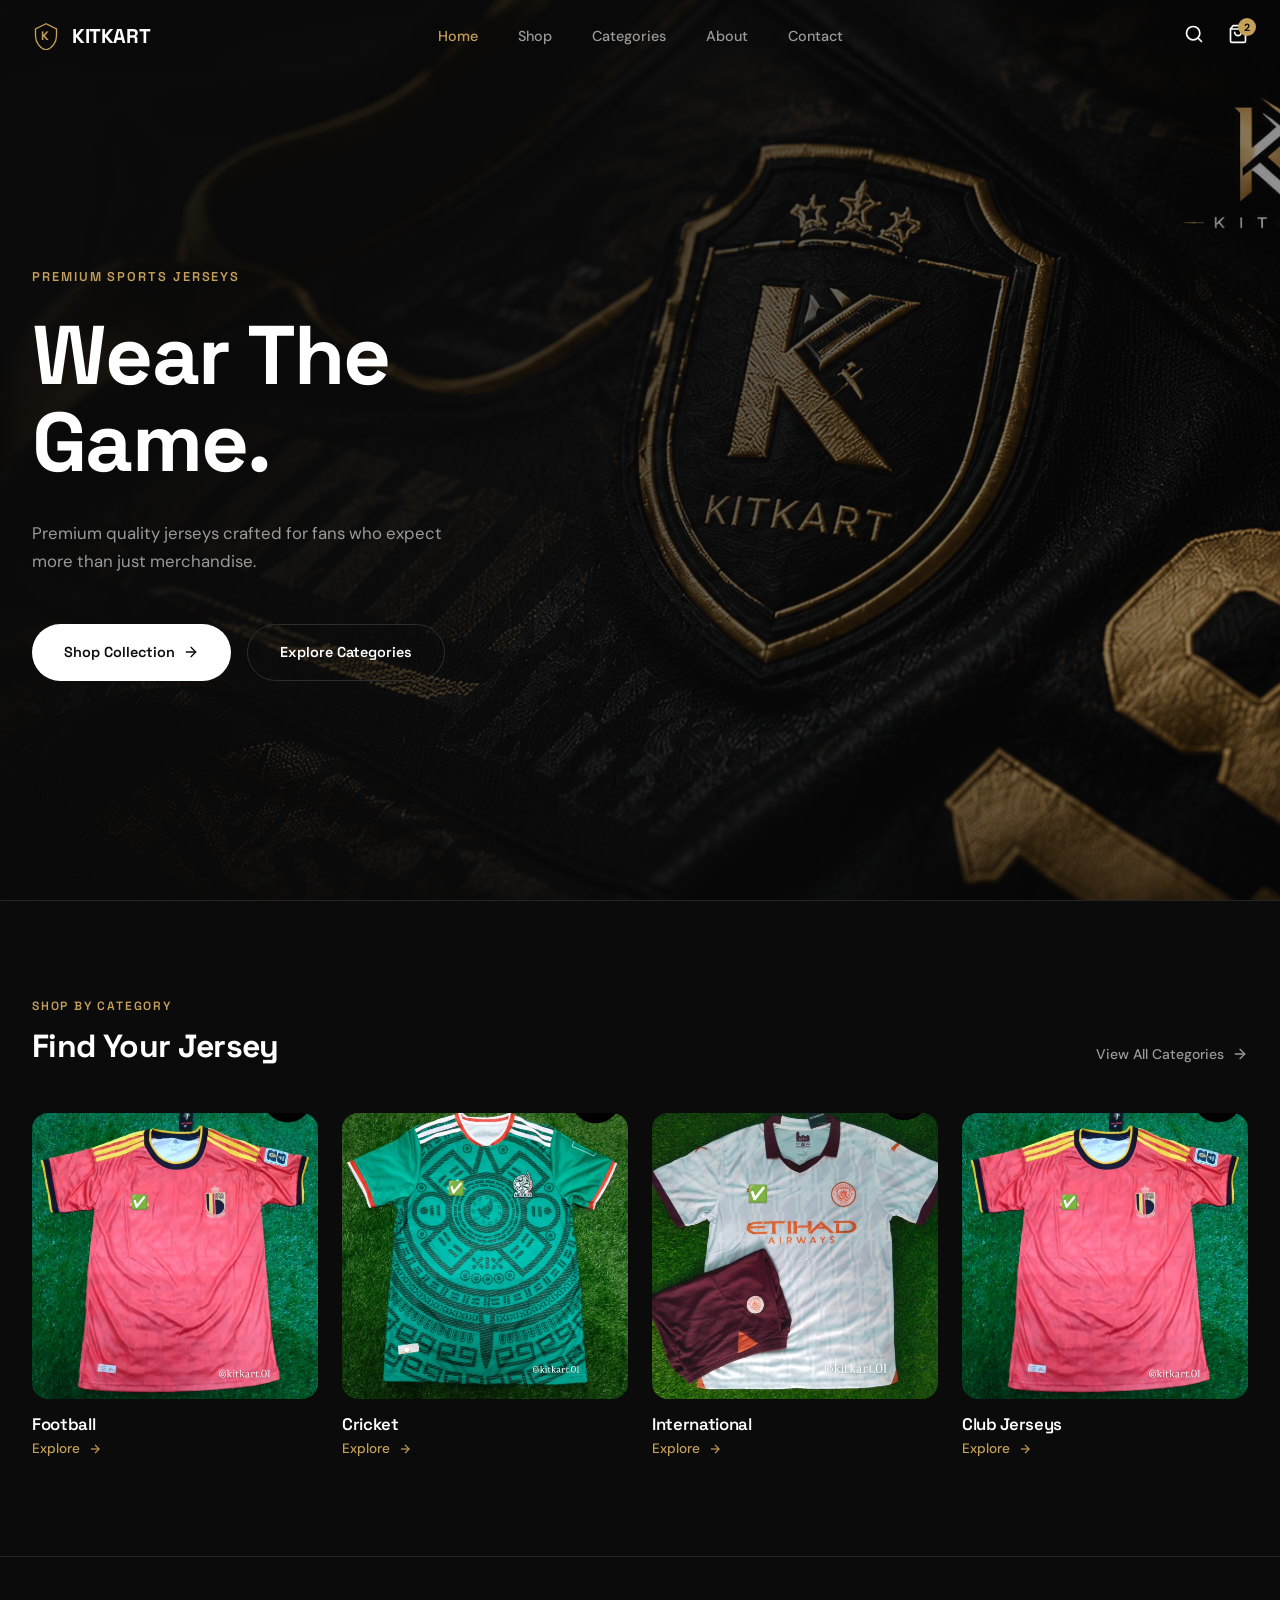
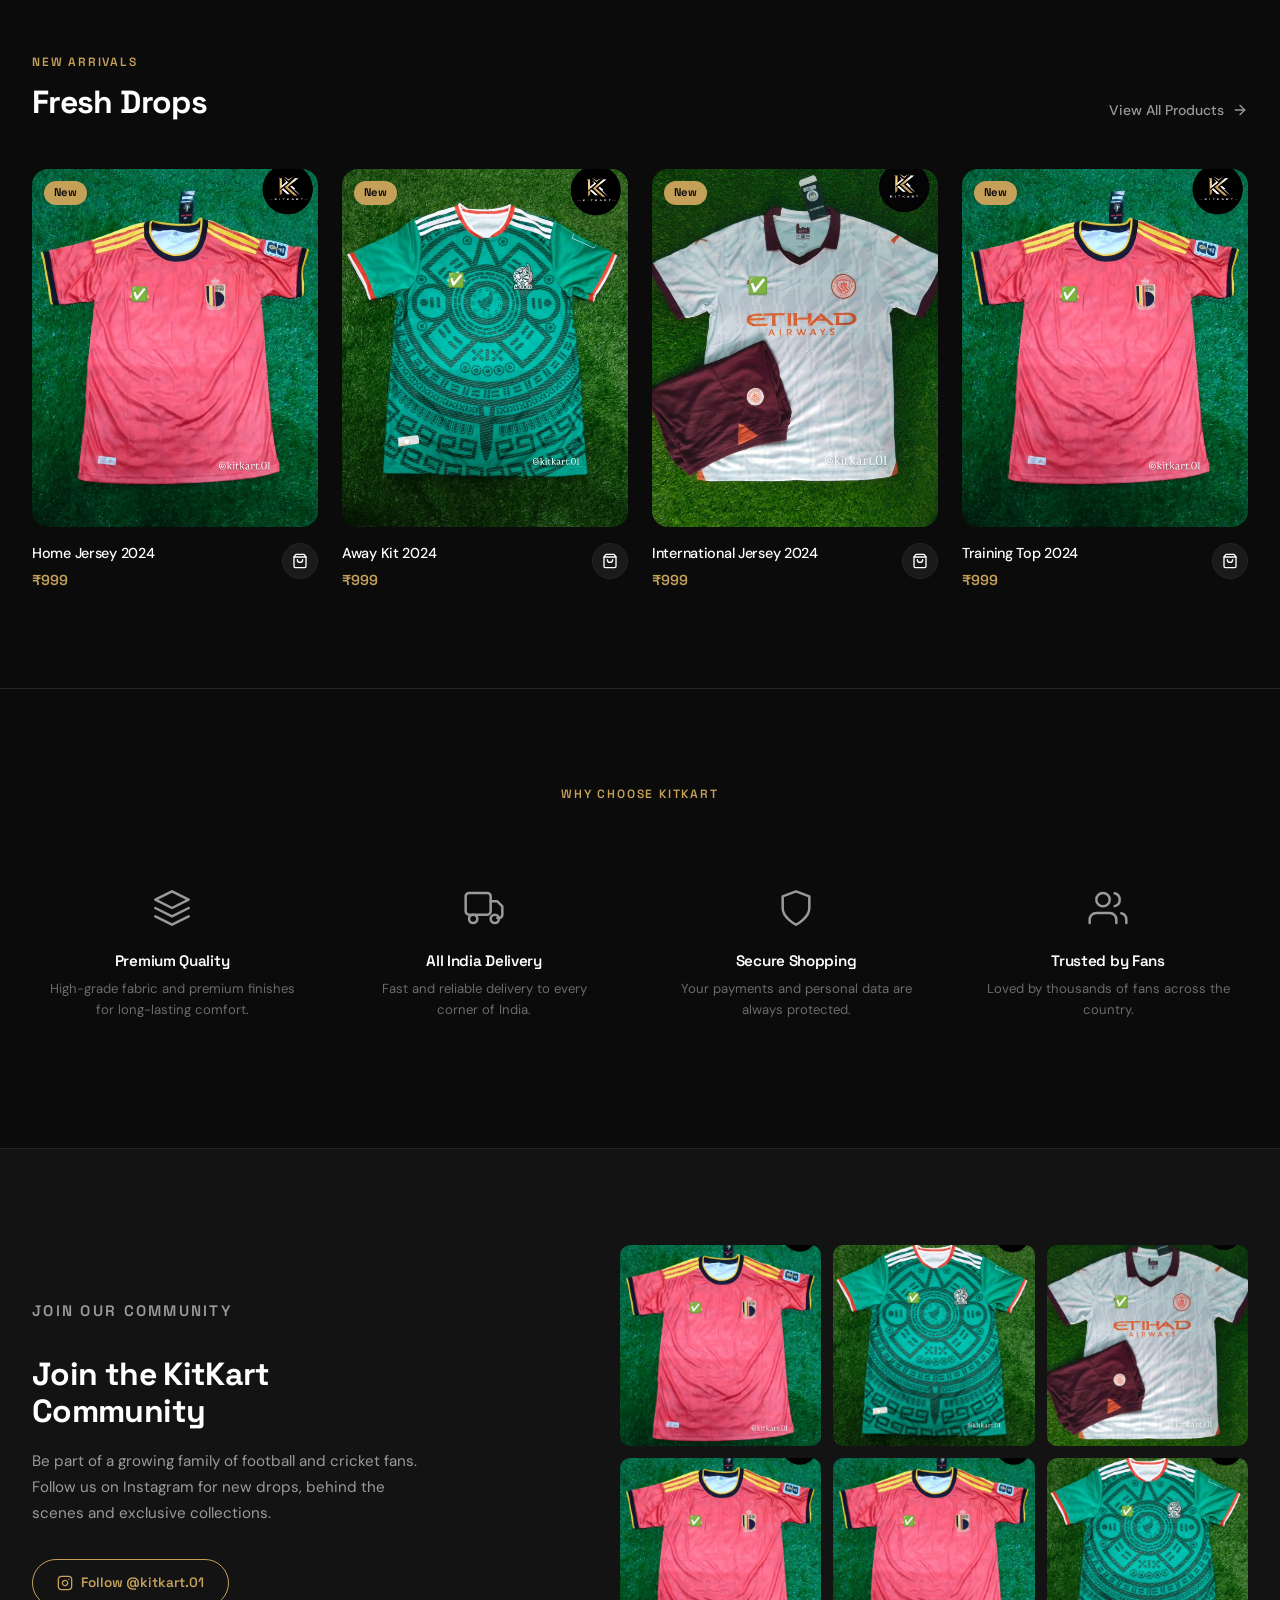
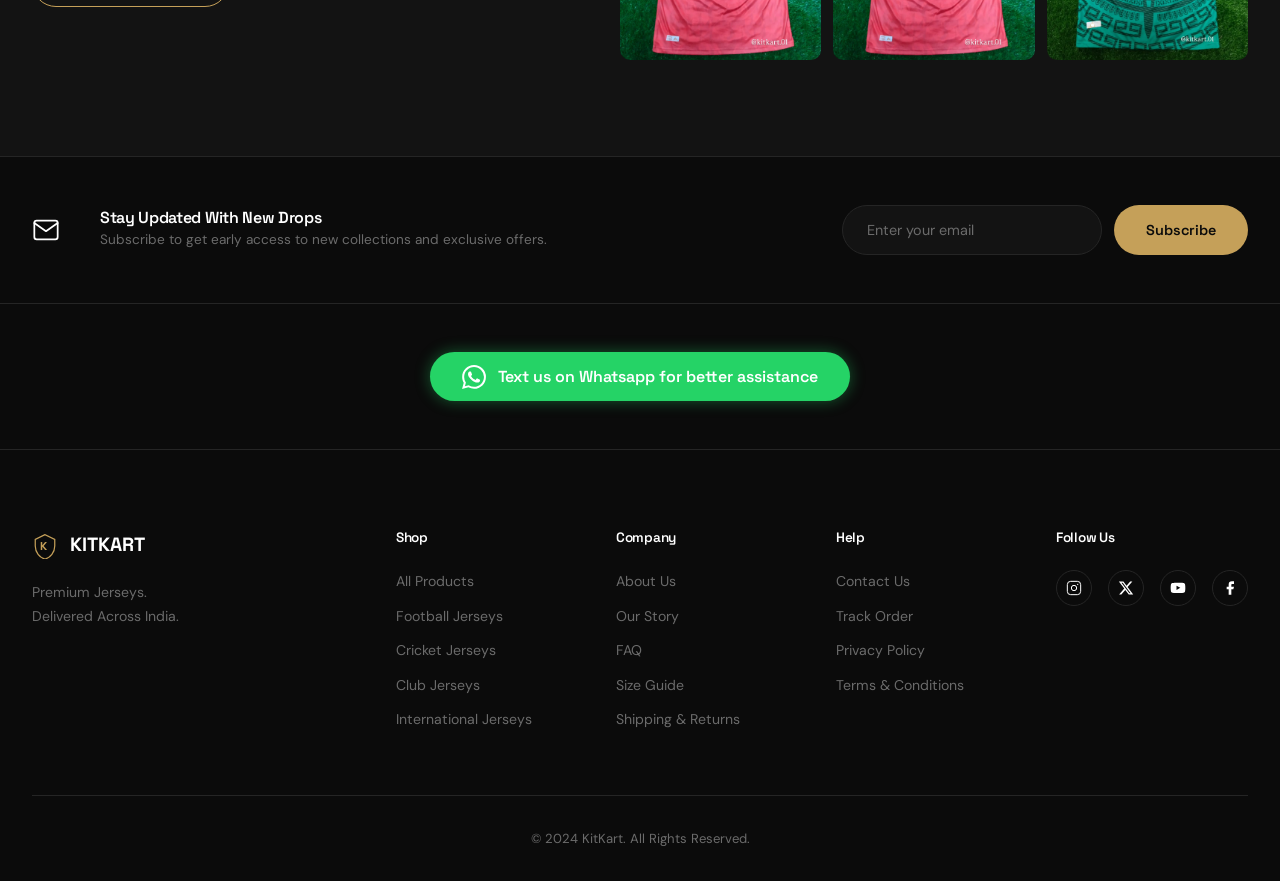
==== index.html @ e21f54a8 "Add files via upload" ====
<!DOCTYPE html>
<html lang="en">
<head>
    <meta charset="UTF-8">
    <meta name="viewport" content="width=device-width, initial-scale=1.0">
    <title>KitKart – Premium Sports Jerseys | Wear The Game</title>
    <meta name="description" content="Premium quality sports jerseys crafted for fans who expect more than just merchandise. Shop football, cricket & international jerseys.">
    <link rel="stylesheet" href="css/style.css">
</head>
<body>

    <!-- ===== NAVBAR ===== -->
    <nav class="navbar" id="navbar">
        <div class="container">
            <!-- Brand -->
            <a href="#" class="navbar-brand">
                <svg viewBox="0 0 32 32" fill="none">
                    <path d="M16 2L4 8v8c0 7.5 5.3 14.5 12 16 6.7-1.5 12-8.5 12-16V8L16 2z" stroke="#C5A059" stroke-width="1.5" fill="none"/>
                    <text x="10" y="21" font-size="14" font-weight="700" fill="#C5A059" font-family="Space Grotesk, sans-serif">K</text>
                </svg>
                KITKART
            </a>

            <!-- Center Nav -->
            <ul class="navbar-nav">
                <li><a href="#" class="nav-link active">Home</a></li>
                <li><a href="#" class="nav-link">Shop</a></li>
                <li><a href="#" class="nav-link">Categories</a></li>
                <li><a href="#" class="nav-link">About</a></li>
                <li><a href="#" class="nav-link">Contact</a></li>
            </ul>

            <!-- Right Icons -->
            <div class="nav-icons">
                <button class="nav-icon-btn" aria-label="Search">
                    <svg viewBox="0 0 24 24" stroke-linecap="round" stroke-linejoin="round">
                        <circle cx="11" cy="11" r="8"/>
                        <line x1="21" y1="21" x2="16.65" y2="16.65"/>
                    </svg>
                </button>
                <button class="nav-icon-btn" aria-label="Cart">
                    <svg viewBox="0 0 24 24" stroke-linecap="round" stroke-linejoin="round">
                        <path d="M6 2L3 6v14a2 2 0 002 2h14a2 2 0 002-2V6l-3-4z"/>
                        <line x1="3" y1="6" x2="21" y2="6"/>
                        <path d="M16 10a4 4 0 01-8 0"/>
                    </svg>
                    <span class="cart-badge">2</span>
                </button>
                <button class="mobile-menu-btn" aria-label="Menu">
                    <svg viewBox="0 0 24 24" stroke-linecap="round" stroke-linejoin="round">
                        <line x1="3" y1="6" x2="21" y2="6"/>
                        <line x1="3" y1="12" x2="21" y2="12"/>
                        <line x1="3" y1="18" x2="21" y2="18"/>
                    </svg>
                </button>
            </div>
        </div>
    </nav>

    <!-- ===== HERO ===== -->
    <header class="hero">
        <div class="hero-bg-image">
            <img src="assets/hero_bg.png" alt="">
        </div>
        <div class="hero-overlay"></div>
        <div class="hero-inner">
            <div class="hero-content">
                <span class="hero-label">Premium Sports Jerseys</span>
                <h1 class="hero-title">Wear The<br>Game.</h1>
                <p class="hero-text">Premium quality jerseys crafted for fans who expect more than just merchandise.</p>
                <div class="hero-ctas">
                    <a href="#" class="btn btn-primary">
                        Shop Collection
                        <svg viewBox="0 0 24 24" fill="none" stroke="currentColor" stroke-width="2" stroke-linecap="round" stroke-linejoin="round"><line x1="5" y1="12" x2="19" y2="12"/><polyline points="12 5 19 12 12 19"/></svg>
                    </a>
                    <a href="#" class="btn btn-outline">Explore Categories</a>
                </div>
            </div>
        </div>
    </header>

    <!-- ===== DIVIDER ===== -->
    <hr class="divider">

    <!-- ===== FEATURED CATEGORIES ===== -->
    <section class="section">
        <div class="container">
            <div class="section-header reveal">
                <div>
                    <p class="section-label">Shop by Category</p>
                    <h2 class="section-title">Find Your Jersey</h2>
                </div>
                <a href="#" class="section-link">
                    View All Categories
                    <svg viewBox="0 0 24 24" fill="none" stroke="currentColor" stroke-width="2" stroke-linecap="round" stroke-linejoin="round"><line x1="5" y1="12" x2="19" y2="12"/><polyline points="12 5 19 12 12 19"/></svg>
                </a>
            </div>
            <div class="categories-grid reveal reveal-stagger">
                <a href="#" class="category-card">
                    <div class="category-img-wrapper">
                        <img src="assets/jersey1.jpg" alt="Football Jerseys">
                    </div>
                    <h3 class="category-name">Football</h3>
                    <span class="category-explore">Explore <svg viewBox="0 0 24 24" fill="none" stroke="currentColor" stroke-width="2"><line x1="5" y1="12" x2="19" y2="12"/><polyline points="12 5 19 12 12 19"/></svg></span>
                </a>
                <a href="#" class="category-card">
                    <div class="category-img-wrapper">
                        <img src="assets/jersey2.jpg" alt="Cricket Jerseys">
                    </div>
                    <h3 class="category-name">Cricket</h3>
                    <span class="category-explore">Explore <svg viewBox="0 0 24 24" fill="none" stroke="currentColor" stroke-width="2"><line x1="5" y1="12" x2="19" y2="12"/><polyline points="12 5 19 12 12 19"/></svg></span>
                </a>
                <a href="#" class="category-card">
                    <div class="category-img-wrapper">
                        <img src="assets/jersey3.jpg" alt="International Jerseys">
                    </div>
                    <h3 class="category-name">International</h3>
                    <span class="category-explore">Explore <svg viewBox="0 0 24 24" fill="none" stroke="currentColor" stroke-width="2"><line x1="5" y1="12" x2="19" y2="12"/><polyline points="12 5 19 12 12 19"/></svg></span>
                </a>
                <a href="#" class="category-card">
                    <div class="category-img-wrapper">
                        <img src="assets/jersey4.jpg" alt="Club Jerseys">
                    </div>
                    <h3 class="category-name">Club Jerseys</h3>
                    <span class="category-explore">Explore <svg viewBox="0 0 24 24" fill="none" stroke="currentColor" stroke-width="2"><line x1="5" y1="12" x2="19" y2="12"/><polyline points="12 5 19 12 12 19"/></svg></span>
                </a>
            </div>
        </div>
    </section>

    <!-- ===== DIVIDER ===== -->
    <hr class="divider">

    <!-- ===== NEW ARRIVALS ===== -->
    <section class="section">
        <div class="container">
            <div class="section-header reveal">
                <div>
                    <p class="section-label">New Arrivals</p>
                    <h2 class="section-title">Fresh Drops</h2>
                </div>
                <a href="#" class="section-link">
                    View All Products
                    <svg viewBox="0 0 24 24" fill="none" stroke="currentColor" stroke-width="2" stroke-linecap="round" stroke-linejoin="round"><line x1="5" y1="12" x2="19" y2="12"/><polyline points="12 5 19 12 12 19"/></svg>
                </a>
            </div>
            <div class="products-grid reveal reveal-stagger">
                <!-- Product 1 -->
                <a href="product.html" class="product-card">
                    <div class="product-img-wrapper">
                        <span class="product-badge">New</span>
                        <img src="assets/jersey1.jpg" alt="Home Jersey 2024" class="product-img">
                    </div>
                    <div class="product-meta">
                        <div>
                            <h3 class="product-title">Home Jersey 2024</h3>
                            <span class="product-price">₹999</span>
                        </div>
                        <div class="btn-icon" aria-label="Add to cart">
                            <svg viewBox="0 0 24 24" stroke-linecap="round" stroke-linejoin="round"><path d="M6 2L3 6v14a2 2 0 002 2h14a2 2 0 002-2V6l-3-4z"/><line x1="3" y1="6" x2="21" y2="6"/><path d="M16 10a4 4 0 01-8 0"/></svg>
                        </div>
                    </div>
                </a>
                <!-- Product 2 -->
                <a href="product.html" class="product-card">
                    <div class="product-img-wrapper">
                        <span class="product-badge">New</span>
                        <img src="assets/jersey2.jpg" alt="Away Kit 2024" class="product-img">
                    </div>
                    <div class="product-meta">
                        <div>
                            <h3 class="product-title">Away Kit 2024</h3>
                            <span class="product-price">₹999</span>
                        </div>
                        <div class="btn-icon" aria-label="Add to cart">
                            <svg viewBox="0 0 24 24" stroke-linecap="round" stroke-linejoin="round"><path d="M6 2L3 6v14a2 2 0 002 2h14a2 2 0 002-2V6l-3-4z"/><line x1="3" y1="6" x2="21" y2="6"/><path d="M16 10a4 4 0 01-8 0"/></svg>
                        </div>
                    </div>
                </a>
                <!-- Product 3 -->
                <a href="product.html" class="product-card">
                    <div class="product-img-wrapper">
                        <span class="product-badge">New</span>
                        <img src="assets/jersey3.jpg" alt="International Jersey 2024" class="product-img">
                    </div>
                    <div class="product-meta">
                        <div>
                            <h3 class="product-title">International Jersey 2024</h3>
                            <span class="product-price">₹999</span>
                        </div>
                        <div class="btn-icon" aria-label="Add to cart">
                            <svg viewBox="0 0 24 24" stroke-linecap="round" stroke-linejoin="round"><path d="M6 2L3 6v14a2 2 0 002 2h14a2 2 0 002-2V6l-3-4z"/><line x1="3" y1="6" x2="21" y2="6"/><path d="M16 10a4 4 0 01-8 0"/></svg>
                        </div>
                    </div>
                </a>
                <!-- Product 4 -->
                <a href="product.html" class="product-card">
                    <div class="product-img-wrapper">
                        <span class="product-badge">New</span>
                        <img src="assets/jersey4.jpg" alt="Training Top 2024" class="product-img">
                    </div>
                    <div class="product-meta">
                        <div>
                            <h3 class="product-title">Training Top 2024</h3>
                            <span class="product-price">₹999</span>
                        </div>
                        <div class="btn-icon" aria-label="Add to cart">
                            <svg viewBox="0 0 24 24" stroke-linecap="round" stroke-linejoin="round"><path d="M6 2L3 6v14a2 2 0 002 2h14a2 2 0 002-2V6l-3-4z"/><line x1="3" y1="6" x2="21" y2="6"/><path d="M16 10a4 4 0 01-8 0"/></svg>
                        </div>
                    </div>
                </a>
            </div>
        </div>
    </section>

    <!-- ===== WHY CHOOSE KITKART ===== -->
    <section class="section features-section">
        <div class="container">
            <p class="section-label reveal" style="text-align:center; margin-bottom: var(--sp-12);">Why Choose KitKart</p>
            <div class="features-grid reveal reveal-stagger">
                <div class="feature-item">
                    <div class="feature-icon-wrap">
                        <svg viewBox="0 0 24 24" stroke-linecap="round" stroke-linejoin="round">
                            <path d="M12 2L2 7l10 5 10-5-10-5z"/>
                            <path d="M2 17l10 5 10-5"/>
                            <path d="M2 12l10 5 10-5"/>
                        </svg>
                    </div>
                    <h3 class="feature-title">Premium Quality</h3>
                    <p class="feature-desc">High-grade fabric and premium finishes for long-lasting comfort.</p>
                </div>
                <div class="feature-item">
                    <div class="feature-icon-wrap">
                        <svg viewBox="0 0 24 24" stroke-linecap="round" stroke-linejoin="round">
                            <rect x="1" y="3" width="15" height="13" rx="2"/>
                            <path d="M16 8h4l3 3v5a2 2 0 01-2 2h-1"/>
                            <circle cx="5.5" cy="18.5" r="2.5"/>
                            <circle cx="18.5" cy="18.5" r="2.5"/>
                        </svg>
                    </div>
                    <h3 class="feature-title">All India Delivery</h3>
                    <p class="feature-desc">Fast and reliable delivery to every corner of India.</p>
                </div>
                <div class="feature-item">
                    <div class="feature-icon-wrap">
                        <svg viewBox="0 0 24 24" stroke-linecap="round" stroke-linejoin="round">
                            <path d="M12 22s8-4 8-10V5l-8-3-8 3v7c0 6 8 10 8 10z"/>
                        </svg>
                    </div>
                    <h3 class="feature-title">Secure Shopping</h3>
                    <p class="feature-desc">Your payments and personal data are always protected.</p>
                </div>
                <div class="feature-item">
                    <div class="feature-icon-wrap">
                        <svg viewBox="0 0 24 24" stroke-linecap="round" stroke-linejoin="round">
                            <path d="M17 21v-2a4 4 0 00-4-4H5a4 4 0 00-4 4v2"/>
                            <circle cx="9" cy="7" r="4"/>
                            <path d="M23 21v-2a4 4 0 00-3-3.87"/>
                            <path d="M16 3.13a4 4 0 010 7.75"/>
                        </svg>
                    </div>
                    <h3 class="feature-title">Trusted by Fans</h3>
                    <p class="feature-desc">Loved by thousands of fans across the country.</p>
                </div>
            </div>
        </div>
    </section>

    <!-- ===== COMMUNITY ===== -->
    <section class="section community-section">
        <div class="container">
            <div class="community-inner reveal">
                <div class="community-text">
                    <p class="section-label">Join Our Community</p>
                    <h2 class="section-title" style="text-align: left;">Join the KitKart Community</h2>
                    <p>Be part of a growing family of football and cricket fans. Follow us on Instagram for new drops, behind the scenes and exclusive collections.</p>
                    <a href="#" class="btn btn-gold">
                        <svg viewBox="0 0 24 24" width="16" height="16" fill="none" stroke="currentColor" stroke-width="2" stroke-linecap="round" stroke-linejoin="round"><rect x="2" y="2" width="20" height="20" rx="5"/><path d="M16 11.37A4 4 0 1112.63 8 4 4 0 0116 11.37z"/><line x1="17.5" y1="6.5" x2="17.51" y2="6.5"/></svg>
                        Follow @kitkart.01
                    </a>
                </div>
                <div class="community-images">
                    <div class="community-img-wrap"><img src="assets/jersey1.jpg" alt="Community"></div>
                    <div class="community-img-wrap"><img src="assets/jersey2.jpg" alt="Community"></div>
                    <div class="community-img-wrap"><img src="assets/jersey3.jpg" alt="Community"></div>
                    <div class="community-img-wrap"><img src="assets/jersey4.jpg" alt="Community"></div>
                    <div class="community-img-wrap"><img src="assets/jersey1.jpg" alt="Community"></div>
                    <div class="community-img-wrap"><img src="assets/jersey2.jpg" alt="Community"></div>
                </div>
            </div>
        </div>
    </section>

    <!-- ===== NEWSLETTER ===== -->
    <section class="newsletter">
        <div class="container">
            <div class="newsletter-inner reveal">
                <svg class="newsletter-icon" viewBox="0 0 24 24" stroke-linecap="round" stroke-linejoin="round">
                    <path d="M4 4h16c1.1 0 2 .9 2 2v12a2 2 0 01-2 2H4a2 2 0 01-2-2V6c0-1.1.9-2 2-2z"/>
                    <polyline points="22,6 12,13 2,6"/>
                </svg>
                <div class="newsletter-text">
                    <h3>Stay Updated With New Drops</h3>
                    <p>Subscribe to get early access to new collections and exclusive offers.</p>
                </div>
                <form class="newsletter-form" onsubmit="return false;">
                    <input type="email" class="newsletter-input" placeholder="Enter your email" aria-label="Email">
                    <button type="submit" class="btn-subscribe">Subscribe</button>
                </form>
            </div>
        </div>
    </section>

    <!-- ===== WHATSAPP HELP ===== -->
    <div class="whatsapp-container">
        <a href="#" class="whatsapp-pill reveal">
            <svg viewBox="0 0 24 24" fill="currentColor">
                <path d="M17.472 14.382c-.297-.149-1.758-.867-2.03-.967-.273-.099-.471-.148-.67.15-.197.297-.767.966-.94 1.164-.173.199-.347.223-.644.075-.297-.15-1.255-.463-2.39-1.475-.883-.788-1.48-1.761-1.653-2.059-.173-.297-.018-.458.13-.606.134-.133.298-.347.446-.52.149-.174.198-.298.298-.497.099-.198.05-.371-.025-.52-.075-.149-.669-1.612-.916-2.207-.242-.579-.487-.5-.669-.51a12.8 12.8 0 0 0-.57-.01c-.198 0-.52.074-.792.372-.272.297-1.04 1.016-1.04 2.479 0 1.462 1.065 2.875 1.213 3.074.149.198 2.096 3.2 5.077 4.487.709.306 1.262.489 1.694.625.712.227 1.36.195 1.871.118.571-.085 1.758-.719 2.006-1.413.248-.694.248-1.289.173-1.413-.074-.124-.272-.198-.57-.347m-5.421 7.403h-.004a9.87 9.87 0 0 1-5.031-1.378l-.361-.214-3.741.982.998-3.648-.235-.374a9.86 9.86 0 0 1-1.51-5.26c.001-5.45 4.436-9.884 9.888-9.884 2.64 0 5.122 1.03 6.988 2.898a9.825 9.825 0 0 1 2.893 6.994c-.003 5.45-4.437 9.884-9.885 9.884m8.413-18.297A11.815 11.815 0 0 0 12.05 0C5.495 0 .16 5.335.157 11.892c0 2.096.547 4.142 1.588 5.945L.057 24l6.305-1.654a11.882 11.882 0 0 0 5.683 1.448h.005c6.554 0 11.89-5.335 11.893-11.893a11.821 11.821 0 0 0-3.48-8.413Z"/>
            </svg>
            Text us on Whatsapp for better assistance
        </a>
    </div>

    <!-- ===== FOOTER ===== -->
    <footer class="footer">
        <div class="container">
            <div class="footer-grid">
                <div>
                    <div class="footer-brand">
                        <svg viewBox="0 0 32 32" fill="none">
                            <path d="M16 2L4 8v8c0 7.5 5.3 14.5 12 16 6.7-1.5 12-8.5 12-16V8L16 2z" stroke="#C5A059" stroke-width="1.5" fill="none"/>
                            <text x="10" y="21" font-size="14" font-weight="700" fill="#C5A059" font-family="Space Grotesk, sans-serif">K</text>
                        </svg>
                        KITKART
                    </div>
                    <p class="footer-desc">Premium Jerseys.<br>Delivered Across India.</p>
                </div>
                <div>
                    <h4 class="footer-title">Shop</h4>
                    <div class="footer-links">
                        <a href="#" class="footer-link">All Products</a>
                        <a href="#" class="footer-link">Football Jerseys</a>
                        <a href="#" class="footer-link">Cricket Jerseys</a>
                        <a href="#" class="footer-link">Club Jerseys</a>
                        <a href="#" class="footer-link">International Jerseys</a>
                    </div>
                </div>
                <div>
                    <h4 class="footer-title">Company</h4>
                    <div class="footer-links">
                        <a href="#" class="footer-link">About Us</a>
                        <a href="#" class="footer-link">Our Story</a>
                        <a href="#" class="footer-link">FAQ</a>
                        <a href="#" class="footer-link">Size Guide</a>
                        <a href="#" class="footer-link">Shipping & Returns</a>
                    </div>
                </div>
                <div>
                    <h4 class="footer-title">Help</h4>
                    <div class="footer-links">
                        <a href="#" class="footer-link">Contact Us</a>
                        <a href="#" class="footer-link">Track Order</a>
                        <a href="#" class="footer-link">Privacy Policy</a>
                        <a href="#" class="footer-link">Terms & Conditions</a>
                    </div>
                </div>
                <div>
                    <h4 class="footer-title">Follow Us</h4>
                    <div class="social-links">
                        <!-- Instagram -->
                        <a href="#" class="social-link" aria-label="Instagram">
                            <svg viewBox="0 0 24 24"><rect x="2" y="2" width="20" height="20" rx="5" stroke="currentColor" stroke-width="1.5" fill="none"/><circle cx="12" cy="12" r="4" stroke="currentColor" stroke-width="1.5" fill="none"/><circle cx="17.5" cy="6.5" r="1" fill="currentColor"/></svg>
                        </a>
                        <!-- Twitter / X -->
                        <a href="#" class="social-link" aria-label="Twitter">
                            <svg viewBox="0 0 24 24"><path d="M18.244 2.25h3.308l-7.227 8.26 8.502 11.24H16.17l-5.214-6.817L4.99 21.75H1.68l7.73-8.835L1.254 2.25H8.08l4.713 6.231 5.45-6.231zm-1.161 17.52h1.833L7.084 4.126H5.117L17.083 19.77z" fill="currentColor"/></svg>
                        </a>
                        <!-- YouTube -->
                        <a href="#" class="social-link" aria-label="YouTube">
                            <svg viewBox="0 0 24 24"><path d="M22.54 6.42a2.78 2.78 0 00-1.94-2C18.88 4 12 4 12 4s-6.88 0-8.6.46a2.78 2.78 0 00-1.94 2A29 29 0 001 11.75a29 29 0 00.46 5.33A2.78 2.78 0 003.4 19.1c1.72.46 8.6.46 8.6.46s6.88 0 8.6-.46a2.78 2.78 0 001.94-2 29 29 0 00.46-5.25 29 29 0 00-.46-5.43z" fill="currentColor"/><polygon points="9.75 15.02 15.5 11.75 9.75 8.48 9.75 15.02" fill="var(--clr-bg)"/></svg>
                        </a>
                        <!-- Facebook -->
                        <a href="#" class="social-link" aria-label="Facebook">
                            <svg viewBox="0 0 24 24"><path d="M18 2h-3a5 5 0 00-5 5v3H7v4h3v8h4v-8h3l1-4h-4V7a1 1 0 011-1h3z" fill="currentColor"/></svg>
                        </a>
                    </div>
                </div>
            </div>
            <div class="footer-bottom">
                <p>&copy; 2024 KitKart. All Rights Reserved.</p>
            </div>
        </div>
    </footer>

    <script src="js/main.js"></script>
</body>
</html>
---- css/style.css ----
/* ==========================================================================
   KitKart – Premium E-commerce Website (v2)
   ========================================================================== */

@import url('https://fonts.googleapis.com/css2?family=Space+Grotesk:wght@400;500;600;700&family=DM+Sans:ital,wght@0,400;0,500;0,600;0,700;1,400&display=swap');

/* ==========================================================================
   Design Tokens
   ========================================================================== */
:root {
  /* Colors */
  --clr-bg:             #0B0B0B;
  --clr-surface:        #131313;
  --clr-surface-alt:    #1A1A1A;
  --clr-card:           #161616;
  --clr-border:         #252525;
  --clr-border-light:   #2e2e2e;
  --clr-text:           #FFFFFF;
  --clr-text-secondary: #9A9A9A;
  --clr-text-muted:     #6B6B6B;
  --clr-gold:           #C5A059;
  --clr-gold-hover:     #D4B26C;
  --clr-gold-dim:       rgba(197, 160, 89, 0.15);

  /* Typography */
  --ff-heading: 'Space Grotesk', sans-serif;
  --ff-body:    'DM Sans', sans-serif;

  /* Spacing (8px grid) */
  --sp-1: 4px;   --sp-2: 8px;   --sp-3: 12px;
  --sp-4: 16px;  --sp-5: 20px;  --sp-6: 24px;
  --sp-8: 32px;  --sp-10: 40px; --sp-12: 48px;
  --sp-16: 64px; --sp-20: 80px; --sp-24: 96px;
  --sp-32: 128px;

  /* Radius */
  --r-sm: 6px;
  --r-md: 10px;
  --r-lg: 16px;
  --r-xl: 20px;
  --r-full: 100px;

  /* Transitions */
  --ease: cubic-bezier(0.22, 1, 0.36, 1);
  --t-fast: 0.2s var(--ease);
  --t-med:  0.35s var(--ease);
  --t-slow: 0.6s var(--ease);
}

/* ==========================================================================
   Reset & Base
   ========================================================================== */
*, *::before, *::after { box-sizing: border-box; margin: 0; padding: 0; }

html { scroll-behavior: smooth; }

body {
  font-family: var(--ff-body);
  background: var(--clr-bg);
  color: var(--clr-text);
  line-height: 1.6;
  -webkit-font-smoothing: antialiased;
  -moz-osx-font-smoothing: grayscale;
  overflow-x: hidden;
}

a { color: inherit; text-decoration: none; transition: color var(--t-fast); }
img { max-width: 100%; display: block; }
ul { list-style: none; }
button { cursor: pointer; font-family: inherit; border: none; background: none; }

h1, h2, h3, h4, h5, h6 {
  font-family: var(--ff-heading);
  font-weight: 700;
  line-height: 1.15;
  letter-spacing: -0.02em;
}

/* ==========================================================================
   Utility
   ========================================================================== */
.container {
  width: 100%;
  max-width: 1320px;
  margin: 0 auto;
  padding: 0 var(--sp-8);
}

.section { padding: var(--sp-24) 0; }

.section-label {
  font-family: var(--ff-heading);
  font-size: 0.75rem;
  text-transform: uppercase;
  letter-spacing: 0.15em;
  color: var(--clr-gold);
  font-weight: 600;
  margin-bottom: var(--sp-3);
}

.section-header {
  display: flex;
  justify-content: space-between;
  align-items: flex-end;
  margin-bottom: var(--sp-12);
}

.section-title {
  font-size: 2rem;
  font-weight: 700;
}

.section-link {
  font-size: 0.875rem;
  font-weight: 500;
  color: var(--clr-text-secondary);
  display: inline-flex;
  align-items: center;
  gap: var(--sp-2);
  transition: color var(--t-fast);
  white-space: nowrap;
}

.section-link:hover { color: var(--clr-gold); }

.section-link svg {
  width: 16px;
  height: 16px;
  transition: transform var(--t-fast);
}

.section-link:hover svg { transform: translateX(4px); }

/* ==========================================================================
   Buttons
   ========================================================================== */
.btn {
  display: inline-flex;
  align-items: center;
  justify-content: center;
  gap: var(--sp-2);
  padding: var(--sp-4) var(--sp-8);
  border-radius: var(--r-full);
  font-family: var(--ff-heading);
  font-weight: 600;
  font-size: 0.9rem;
  transition: all var(--t-med);
  white-space: nowrap;
}

.btn svg {
  width: 16px;
  height: 16px;
  transition: transform var(--t-fast);
}

.btn:hover svg { transform: translateX(3px); }

.btn-primary {
  background: var(--clr-text);
  color: var(--clr-bg);
}

.btn-primary:hover {
  background: var(--clr-gold);
  color: var(--clr-bg);
  transform: translateY(-2px);
}

.btn-outline {
  background: transparent;
  color: var(--clr-text);
  border: 1px solid var(--clr-border-light);
}

.btn-outline:hover {
  border-color: var(--clr-text);
  transform: translateY(-2px);
}

.btn-gold {
  background: transparent;
  color: var(--clr-gold);
  border: 1px solid var(--clr-gold);
  padding: var(--sp-3) var(--sp-6);
  font-size: 0.85rem;
}

.btn-gold:hover {
  background: var(--clr-gold);
  color: var(--clr-bg);
}

.btn-subscribe {
  background: var(--clr-gold);
  color: var(--clr-bg);
  border: none;
  padding: var(--sp-4) var(--sp-8);
  border-radius: var(--r-full);
  font-family: var(--ff-heading);
  font-weight: 600;
  font-size: 0.9rem;
  transition: all var(--t-med);
}

.btn-subscribe:hover {
  background: var(--clr-gold-hover);
  transform: translateY(-1px);
}

/* Small icon-only button (cart icon on product cards) */
.btn-icon {
  width: 36px;
  height: 36px;
  border-radius: 50%;
  display: flex;
  align-items: center;
  justify-content: center;
  background: var(--clr-surface-alt);
  border: 1px solid var(--clr-border);
  transition: all var(--t-fast);
  flex-shrink: 0;
}

.btn-icon svg {
  width: 16px;
  height: 16px;
  stroke: var(--clr-text);
  fill: none;
  stroke-width: 2;
}

.btn-icon:hover {
  background: var(--clr-gold);
  border-color: var(--clr-gold);
}

.btn-icon:hover svg { stroke: var(--clr-bg); }

/* ==========================================================================
   Navbar
   ========================================================================== */
.navbar {
  position: fixed;
  top: 0;
  left: 0;
  width: 100%;
  z-index: 1000;
  padding: var(--sp-5) 0;
  transition: all var(--t-med);
  background: transparent;
  border-bottom: 1px solid transparent;
}

.navbar.scrolled {
  background: rgba(11, 11, 11, 0.9);
  backdrop-filter: blur(16px);
  -webkit-backdrop-filter: blur(16px);
  padding: var(--sp-4) 0;
  border-bottom: 1px solid var(--clr-border);
}

.navbar .container {
  display: flex;
  justify-content: space-between;
  align-items: center;
}

.navbar-brand {
  display: flex;
  align-items: center;
  gap: var(--sp-3);
  font-family: var(--ff-heading);
  font-size: 1.25rem;
  font-weight: 700;
  color: var(--clr-text);
  letter-spacing: -0.02em;
}

.navbar-brand svg {
  width: 28px;
  height: 28px;
}

.navbar-nav {
  display: flex;
  gap: var(--sp-10);
  align-items: center;
  position: absolute;
  left: 50%;
  transform: translateX(-50%);
}

.nav-link {
  font-family: var(--ff-body);
  font-size: 0.9rem;
  font-weight: 500;
  color: var(--clr-text-secondary);
  position: relative;
  padding: var(--sp-1) 0;
  transition: color var(--t-fast);
}

.nav-link:hover,
.nav-link.active {
  color: var(--clr-gold);
}

.nav-icons {
  display: flex;
  gap: var(--sp-6);
  align-items: center;
}

.nav-icon-btn {
  position: relative;
  cursor: pointer;
  background: none;
  border: none;
  padding: 0;
}

.nav-icon-btn svg {
  width: 20px;
  height: 20px;
  stroke: var(--clr-text);
  fill: none;
  stroke-width: 2;
  transition: stroke var(--t-fast);
}

.nav-icon-btn:hover svg { stroke: var(--clr-gold); }

.cart-badge {
  position: absolute;
  top: -6px;
  right: -8px;
  width: 18px;
  height: 18px;
  border-radius: 50%;
  background: var(--clr-gold);
  color: var(--clr-bg);
  font-size: 0.65rem;
  font-weight: 700;
  display: flex;
  align-items: center;
  justify-content: center;
}

/* Mobile Menu */
.mobile-menu-btn {
  display: none;
  background: none;
  border: none;
  cursor: pointer;
  padding: var(--sp-2);
}

.mobile-menu-btn svg {
  width: 24px;
  height: 24px;
  stroke: var(--clr-text);
  fill: none;
  stroke-width: 2;
}

/* ==========================================================================
   Hero Section – Split Layout
   ========================================================================== */
.hero {
  min-height: 100vh;
  position: relative;
  display: flex;
  align-items: stretch;
  overflow: hidden;
}

.hero-bg-image {
  position: absolute;
  inset: 0;
  z-index: 0;
}

.hero-bg-image img {
  width: 100%;
  height: 100%;
  object-fit: cover;
  animation: slowZoom 25s ease-in-out infinite alternate;
}

@keyframes slowZoom {
  0% { transform: scale(1); }
  100% { transform: scale(1.06); }
}

.hero-overlay {
  position: absolute;
  inset: 0;
  background: linear-gradient(
    105deg,
    rgba(11, 11, 11, 0.92) 0%,
    rgba(11, 11, 11, 0.75) 45%,
    rgba(11, 11, 11, 0.35) 100%
  );
  z-index: 1;
}

.hero-inner {
  position: relative;
  z-index: 2;
  display: grid;
  grid-template-columns: 1fr;
  align-items: center;
  width: 100%;
  max-width: 1320px;
  margin: 0 auto;
  padding: var(--sp-32) var(--sp-8) var(--sp-20);
  gap: var(--sp-16);
}

.hero-content {
  display: flex;
  flex-direction: column;
  align-items: flex-start;
}

.hero-label {
  font-family: var(--ff-heading);
  font-size: 0.8rem;
  text-transform: uppercase;
  letter-spacing: 0.15em;
  color: var(--clr-gold);
  font-weight: 600;
  margin-bottom: var(--sp-6);
  opacity: 0;
  animation: fadeUp 0.8s ease 0.2s forwards;
}

.hero-title {
  font-size: clamp(3.2rem, 6.5vw, 5.5rem);
  font-weight: 700;
  line-height: 1.05;
  margin-bottom: var(--sp-8);
  opacity: 0;
  animation: fadeUp 0.8s ease 0.35s forwards;
}

.hero-text {
  font-size: 1.05rem;
  color: var(--clr-text-secondary);
  margin-bottom: var(--sp-12);
  max-width: 420px;
  line-height: 1.7;
  opacity: 0;
  animation: fadeUp 0.8s ease 0.5s forwards;
}

.hero-ctas {
  display: flex;
  gap: var(--sp-4);
  opacity: 0;
  animation: fadeUp 0.8s ease 0.65s forwards;
}


@keyframes fadeUp {
  from { opacity: 0; transform: translateY(24px); }
  to   { opacity: 1; transform: translateY(0); }
}

@keyframes fadeIn {
  from { opacity: 0; }
  to   { opacity: 1; }
}

/* ==========================================================================
   Divider
   ========================================================================== */
.divider {
  height: 1px;
  background: var(--clr-border);
  border: none;
}

/* ==========================================================================
   Categories – 4 Column Grid
   ========================================================================== */
.categories-grid {
  display: grid;
  grid-template-columns: repeat(4, 1fr);
  gap: var(--sp-6);
}

.category-card {
  display: flex;
  flex-direction: column;
  cursor: pointer;
}

.category-img-wrapper {
  width: 100%;
  aspect-ratio: 1 / 1;
  border-radius: var(--r-lg);
  overflow: hidden;
  background: var(--clr-surface);
  margin-bottom: var(--sp-4);
  position: relative;
}

.category-img-wrapper img {
  width: 100%;
  height: 100%;
  object-fit: cover;
  transition: transform var(--t-slow);
}

.category-card:hover .category-img-wrapper img {
  transform: scale(1.06);
}

.category-name {
  font-family: var(--ff-heading);
  font-size: 1.05rem;
  font-weight: 600;
  margin-bottom: var(--sp-1);
}

.category-explore {
  font-size: 0.85rem;
  color: var(--clr-gold);
  display: inline-flex;
  align-items: center;
  gap: var(--sp-2);
  font-weight: 500;
  transition: gap var(--t-fast);
}

.category-card:hover .category-explore { gap: var(--sp-3); }

.category-explore svg {
  width: 14px;
  height: 14px;
}

/* ==========================================================================
   Product Cards – New Arrivals / Best Sellers
   ========================================================================== */
.products-grid {
  display: grid;
  grid-template-columns: repeat(4, 1fr);
  gap: var(--sp-6);
}

.product-card {
  display: flex;
  flex-direction: column;
  transition: transform var(--t-med);
}

.product-card:hover { transform: translateY(-6px); }

.product-img-wrapper {
  position: relative;
  width: 100%;
  aspect-ratio: 4 / 5;
  overflow: hidden;
  border-radius: var(--r-lg);
  background: var(--clr-surface);
  margin-bottom: var(--sp-4);
}

.product-img {
  width: 100%;
  height: 100%;
  object-fit: cover;
  transition: transform var(--t-slow);
}

.product-card:hover .product-img { transform: scale(1.05); }

.product-badge {
  position: absolute;
  top: var(--sp-3);
  left: var(--sp-3);
  background: var(--clr-gold);
  color: var(--clr-bg);
  padding: 3px 10px;
  font-family: var(--ff-heading);
  font-size: 0.7rem;
  font-weight: 600;
  border-radius: var(--r-full);
  z-index: 1;
}

.product-meta {
  display: flex;
  justify-content: space-between;
  align-items: flex-start;
  gap: var(--sp-3);
}

.product-title {
  font-family: var(--ff-body);
  font-size: 0.9rem;
  font-weight: 500;
  margin-bottom: 4px;
  line-height: 1.4;
}

.product-price {
  font-family: var(--ff-heading);
  font-size: 0.9rem;
  font-weight: 600;
  color: var(--clr-gold);
}

/* ==========================================================================
   Why Choose KitKart
   ========================================================================== */
.features-section {
  border-top: 1px solid var(--clr-border);
  border-bottom: 1px solid var(--clr-border);
}

.features-grid {
  display: grid;
  grid-template-columns: repeat(4, 1fr);
  gap: var(--sp-8);
  text-align: center;
}

.feature-item {
  display: flex;
  flex-direction: column;
  align-items: center;
  padding: var(--sp-8) var(--sp-4);
}

.feature-icon-wrap {
  width: 48px;
  height: 48px;
  margin-bottom: var(--sp-5);
  display: flex;
  align-items: center;
  justify-content: center;
}

.feature-icon-wrap svg {
  width: 40px;
  height: 40px;
  stroke: var(--clr-text-secondary);
  fill: none;
  stroke-width: 1.5;
}

.feature-title {
  font-family: var(--ff-heading);
  font-size: 0.95rem;
  font-weight: 600;
  margin-bottom: var(--sp-2);
}

.feature-desc {
  font-size: 0.82rem;
  color: var(--clr-text-muted);
  line-height: 1.6;
}

/* ==========================================================================
   Community (Instagram) – Split Layout
   ========================================================================== */
.community-section {
  background: var(--clr-surface);
}

.community-inner {
  display: grid;
  grid-template-columns: 1fr 1.2fr;
  gap: var(--sp-16);
  align-items: center;
}

.community-text { max-width: 400px; }

.community-text .section-title {
  margin-bottom: var(--sp-5);
}

.community-text p {
  color: var(--clr-text-secondary);
  margin-bottom: var(--sp-8);
  font-size: 0.95rem;
  line-height: 1.7;
}

.community-images {
  display: grid;
  grid-template-columns: repeat(3, 1fr);
  gap: var(--sp-3);
}

.community-img-wrap {
  aspect-ratio: 1;
  border-radius: var(--r-md);
  overflow: hidden;
  background: var(--clr-surface-alt);
}

.community-img-wrap img {
  width: 100%;
  height: 100%;
  object-fit: cover;
  transition: transform var(--t-slow);
}

.community-img-wrap:hover img { transform: scale(1.08); }

/* ==========================================================================
   Newsletter Bar
   ========================================================================== */
.newsletter {
  border-top: 1px solid var(--clr-border);
  padding: var(--sp-12) 0;
}

.newsletter-inner {
  display: flex;
  align-items: center;
  justify-content: space-between;
  gap: var(--sp-10);
}

.newsletter-icon {
  width: 28px;
  height: 28px;
  stroke: var(--clr-text);
  fill: none;
  stroke-width: 1.5;
  flex-shrink: 0;
}

.newsletter-text {
  flex: 1;
}

.newsletter-text h3 {
  font-size: 1rem;
  font-weight: 600;
  margin-bottom: 2px;
}

.newsletter-text p {
  font-size: 0.85rem;
  color: var(--clr-text-muted);
}

.newsletter-form {
  display: flex;
  gap: var(--sp-3);
  flex-shrink: 0;
}

.newsletter-input {
  padding: var(--sp-3) var(--sp-6);
  border-radius: var(--r-full);
  border: 1px solid var(--clr-border);
  background: var(--clr-surface);
  color: var(--clr-text);
  font-family: var(--ff-body);
  font-size: 0.9rem;
  width: 260px;
  outline: none;
  transition: border-color var(--t-fast);
}

.newsletter-input::placeholder { color: var(--clr-text-muted); }
.newsletter-input:focus { border-color: var(--clr-gold); }

/* ==========================================================================
   WhatsApp Pill
   ========================================================================== */
.whatsapp-container {
  display: flex;
  justify-content: center;
  padding: var(--sp-12) 0;
  border-top: 1px solid var(--clr-border);
}

.whatsapp-pill,
.btn-whatsapp-pill {
  display: inline-flex;
  align-items: center;
  gap: var(--sp-3);
  background-color: #25D366; /* WhatsApp Green */
  color: #fff;
  padding: var(--sp-3) var(--sp-8);
  border-radius: var(--r-full);
  font-family: var(--ff-heading);
  font-weight: 600;
  font-size: 1rem;
  box-shadow: 0 0 15px rgba(37, 211, 102, 0.4);
  transition: all var(--t-med);
}

.btn-whatsapp-pill {
  padding: var(--sp-2) var(--sp-6);
  font-size: 0.9rem;
}

.whatsapp-pill svg,
.btn-whatsapp-pill svg {
  width: 24px;
  height: 24px;
}

.btn-whatsapp-pill svg {
  width: 18px;
  height: 18px;
}

.whatsapp-pill:hover,
.btn-whatsapp-pill:hover {
  transform: translateY(-3px);
  box-shadow: 0 0 25px rgba(37, 211, 102, 0.7);
  color: #fff;
}

/* ==========================================================================
   Product Page
   ========================================================================== */
.product-page-section {
  padding-top: var(--sp-16);
  padding-bottom: var(--sp-24);
}

.product-layout {
  display: grid;
  grid-template-columns: 1fr 1fr;
  gap: var(--sp-16);
  align-items: start;
}

.product-gallery {
  display: flex;
  flex-direction: column;
  gap: var(--sp-4);
}

.product-image-main {
  width: 100%;
  border-radius: var(--r-lg);
  overflow: hidden;
  background-color: var(--clr-surface);
  aspect-ratio: 4/5;
}

.product-image-main img {
  width: 100%;
  height: 100%;
  object-fit: cover;
}

.product-details {
  display: flex;
  flex-direction: column;
}

.product-page-title {
  font-size: 2.5rem;
  margin-bottom: var(--sp-2);
}

.product-page-price {
  font-family: var(--ff-heading);
  font-size: 1.5rem;
  font-weight: 600;
  color: var(--clr-gold);
  margin-bottom: var(--sp-6);
}

.product-page-desc {
  font-size: 1.05rem;
  color: var(--clr-text-secondary);
  line-height: 1.7;
  margin-bottom: var(--sp-10);
}

.product-options {
  margin-bottom: var(--sp-10);
}

.option-title {
  font-family: var(--ff-heading);
  font-size: 1rem;
  margin-bottom: var(--sp-4);
  color: var(--clr-text);
}

.size-selector {
  display: flex;
  flex-wrap: wrap;
  gap: var(--sp-3);
}

.size-option input {
  display: none;
}

.size-option span {
  display: inline-flex;
  align-items: center;
  justify-content: center;
  width: 48px;
  height: 48px;
  border-radius: var(--r-full);
  border: 1px solid var(--clr-border);
  color: var(--clr-text-secondary);
  font-family: var(--ff-heading);
  font-weight: 500;
  cursor: pointer;
  transition: all var(--t-fast);
}

.size-option:hover span {
  border-color: var(--clr-gold);
  color: var(--clr-text);
}

.size-option input:checked + span {
  background-color: var(--clr-gold);
  border-color: var(--clr-gold);
  color: var(--clr-bg);
}

.product-actions {
  display: flex;
  gap: var(--sp-4);
  margin-bottom: var(--sp-10);
  border-bottom: 1px solid var(--clr-border);
  padding-bottom: var(--sp-10);
}

.product-btn-cart, .product-btn-buy {
  flex: 1;
  padding: var(--sp-4);
  font-size: 1.05rem;
}

.product-support {
  display: flex;
  flex-direction: column;
  align-items: flex-start;
  gap: var(--sp-3);
}

.support-text {
  font-size: 0.95rem;
  color: var(--clr-text-secondary);
}

@media (max-width: 900px) {
  .product-layout {
    grid-template-columns: 1fr;
  }
}

/* ==========================================================================
   Footer
   ========================================================================== */
.footer {
  border-top: 1px solid var(--clr-border);
  padding: var(--sp-20) 0 var(--sp-8);
}

.footer-grid {
  display: grid;
  grid-template-columns: 1.8fr 1fr 1fr 1fr 1fr;
  gap: var(--sp-10);
  margin-bottom: var(--sp-16);
}

.footer-brand {
  display: flex;
  align-items: center;
  gap: var(--sp-3);
  font-family: var(--ff-heading);
  font-size: 1.2rem;
  font-weight: 700;
  margin-bottom: var(--sp-5);
}

.footer-brand svg { width: 26px; height: 26px; }

.footer-desc {
  color: var(--clr-text-muted);
  font-size: 0.88rem;
  line-height: 1.7;
}

.footer-title {
  font-family: var(--ff-heading);
  font-size: 0.85rem;
  font-weight: 600;
  margin-bottom: var(--sp-6);
  color: var(--clr-text);
}

.footer-links {
  display: flex;
  flex-direction: column;
  gap: var(--sp-3);
}

.footer-link {
  color: var(--clr-text-muted);
  font-size: 0.88rem;
  transition: color var(--t-fast);
}

.footer-link:hover { color: var(--clr-text); }

.social-links {
  display: flex;
  gap: var(--sp-4);
  margin-top: var(--sp-2);
}

.social-link {
  width: 36px;
  height: 36px;
  border-radius: 50%;
  border: 1px solid var(--clr-border);
  display: flex;
  align-items: center;
  justify-content: center;
  transition: all var(--t-fast);
}

.social-link svg {
  width: 16px;
  height: 16px;
  fill: var(--clr-text-secondary);
  transition: fill var(--t-fast);
}

.social-link:hover {
  border-color: var(--clr-gold);
  background: var(--clr-gold-dim);
}

.social-link:hover svg { fill: var(--clr-gold); }

.footer-bottom {
  border-top: 1px solid var(--clr-border);
  padding-top: var(--sp-8);
  text-align: center;
  color: var(--clr-text-muted);
  font-size: 0.82rem;
}

/* ==========================================================================
   Scroll Reveal
   ========================================================================== */
.reveal {
  opacity: 0;
  transform: translateY(24px);
  transition: all 0.7s var(--ease);
}

.reveal.active {
  opacity: 1;
  transform: translateY(0);
}

/* Stagger children */
.reveal-stagger > * {
  opacity: 0;
  transform: translateY(20px);
  transition: all 0.6s var(--ease);
}

.reveal-stagger.active > *:nth-child(1) { transition-delay: 0s; }
.reveal-stagger.active > *:nth-child(2) { transition-delay: 0.08s; }
.reveal-stagger.active > *:nth-child(3) { transition-delay: 0.16s; }
.reveal-stagger.active > *:nth-child(4) { transition-delay: 0.24s; }

.reveal-stagger.active > * {
  opacity: 1;
  transform: translateY(0);
}

/* ==========================================================================
   Responsive
   ========================================================================== */

/* Tablet */
@media (max-width: 1024px) {
  .hero-inner {
    grid-template-columns: 1fr;
    text-align: center;
    padding-top: var(--sp-32);
  }

  .hero-content { align-items: center; }
  .hero-text { margin-left: auto; margin-right: auto; }
  .hero-emblem { display: none; }

  .categories-grid { grid-template-columns: repeat(2, 1fr); }
  .products-grid   { grid-template-columns: repeat(2, 1fr); }
  .features-grid   { grid-template-columns: repeat(2, 1fr); }

  .community-inner {
    grid-template-columns: 1fr;
    text-align: center;
  }

  .community-text {
    max-width: 100%;
    display: flex;
    flex-direction: column;
    align-items: center;
  }

  .footer-grid {
    grid-template-columns: 1fr 1fr;
  }
}

/* Mobile */
@media (max-width: 768px) {
  .container { padding: 0 var(--sp-5); }
  .section   { padding: var(--sp-16) 0; }

  .navbar-nav { display: none; }
  .mobile-menu-btn { display: block; }

  .hero-title { font-size: 2.8rem; }
  .hero-ctas { flex-direction: column; width: 100%; }
  .hero-ctas .btn { width: 100%; justify-content: center; }

  .section-header {
    flex-direction: column;
    align-items: flex-start;
    gap: var(--sp-3);
  }

  .categories-grid { grid-template-columns: repeat(2, 1fr); gap: var(--sp-4); }
  .products-grid   { grid-template-columns: repeat(2, 1fr); gap: var(--sp-4); }
  .features-grid   { grid-template-columns: 1fr 1fr; gap: var(--sp-4); }

  .community-images { grid-template-columns: repeat(2, 1fr); }

  .newsletter-inner {
    flex-direction: column;
    text-align: center;
    gap: var(--sp-5);
  }

  .newsletter-form {
    flex-direction: column;
    width: 100%;
  }

  .newsletter-input { width: 100%; }

  .footer-grid { grid-template-columns: 1fr; }
}

@media (max-width: 480px) {
  .products-grid { grid-template-columns: 1fr 1fr; gap: var(--sp-3); }
  .categories-grid { grid-template-columns: 1fr 1fr; gap: var(--sp-3); }
  .hero-title { font-size: 2.2rem; }
}
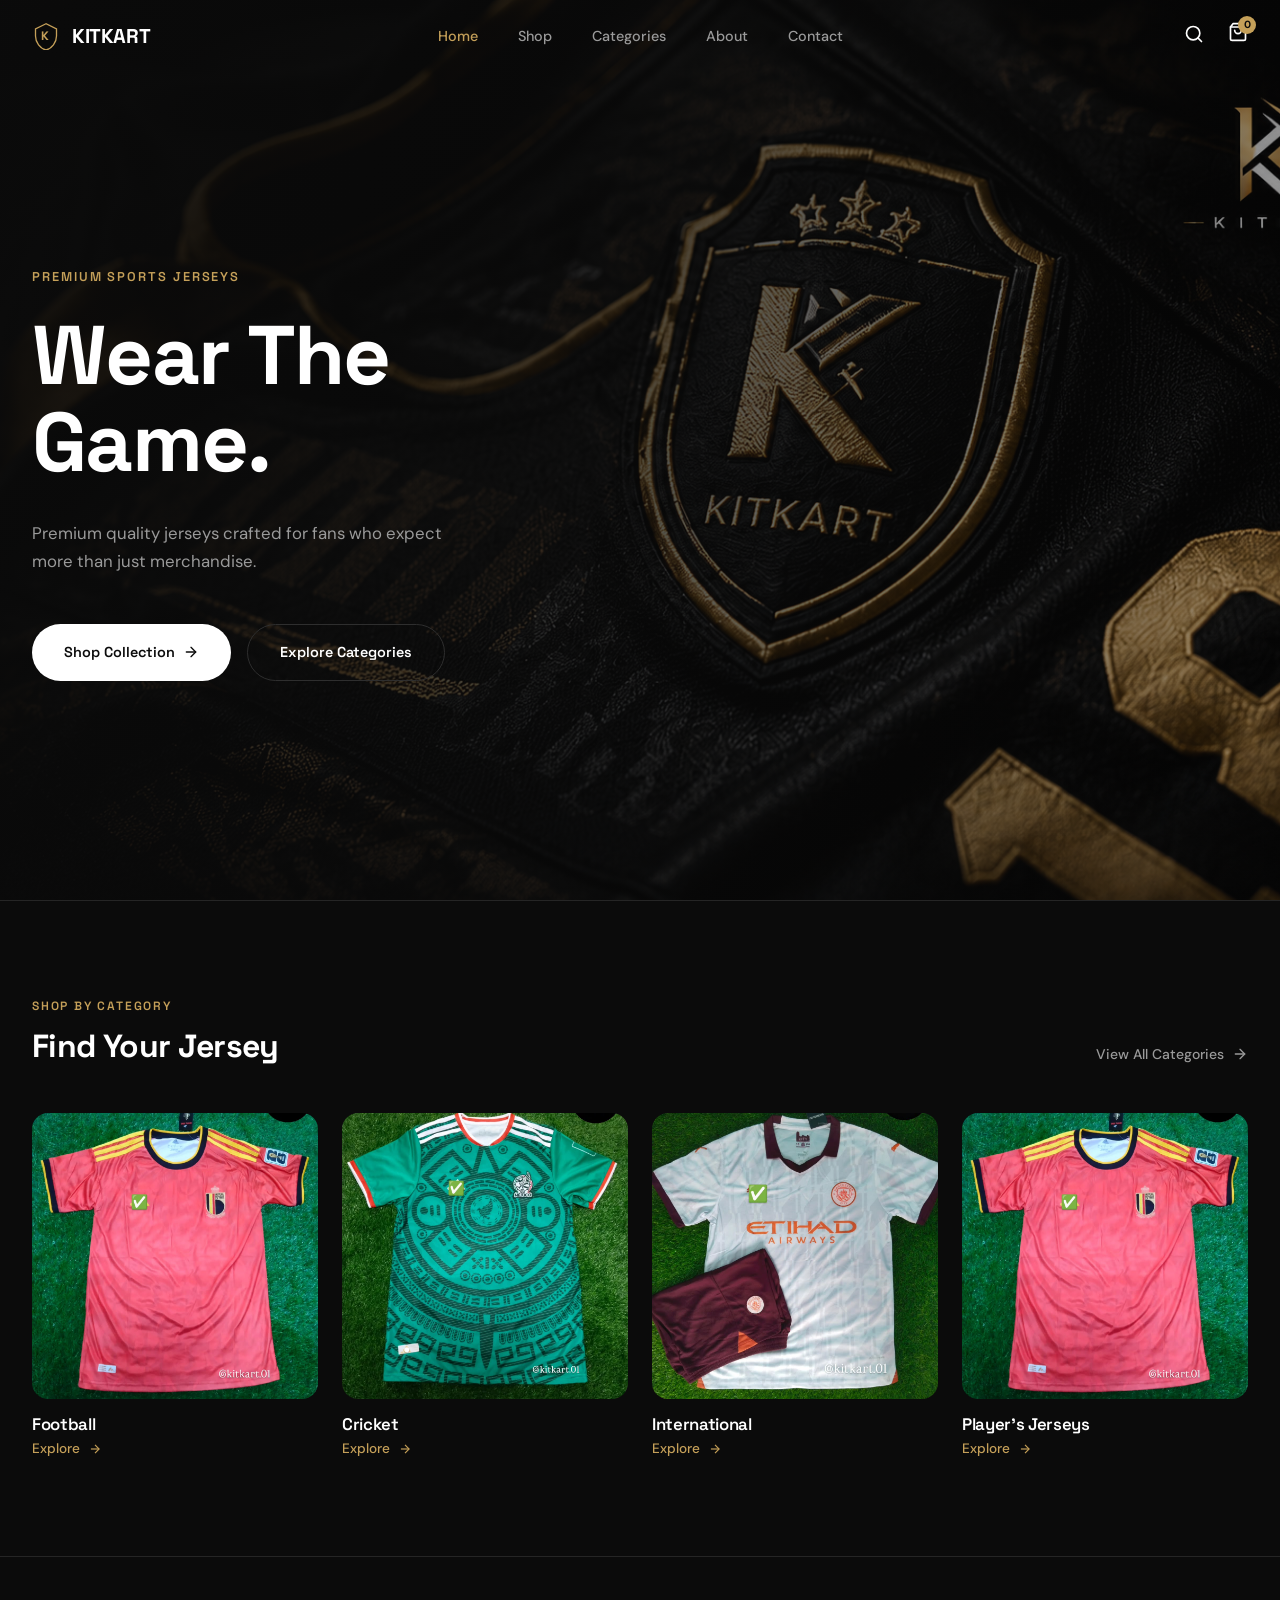
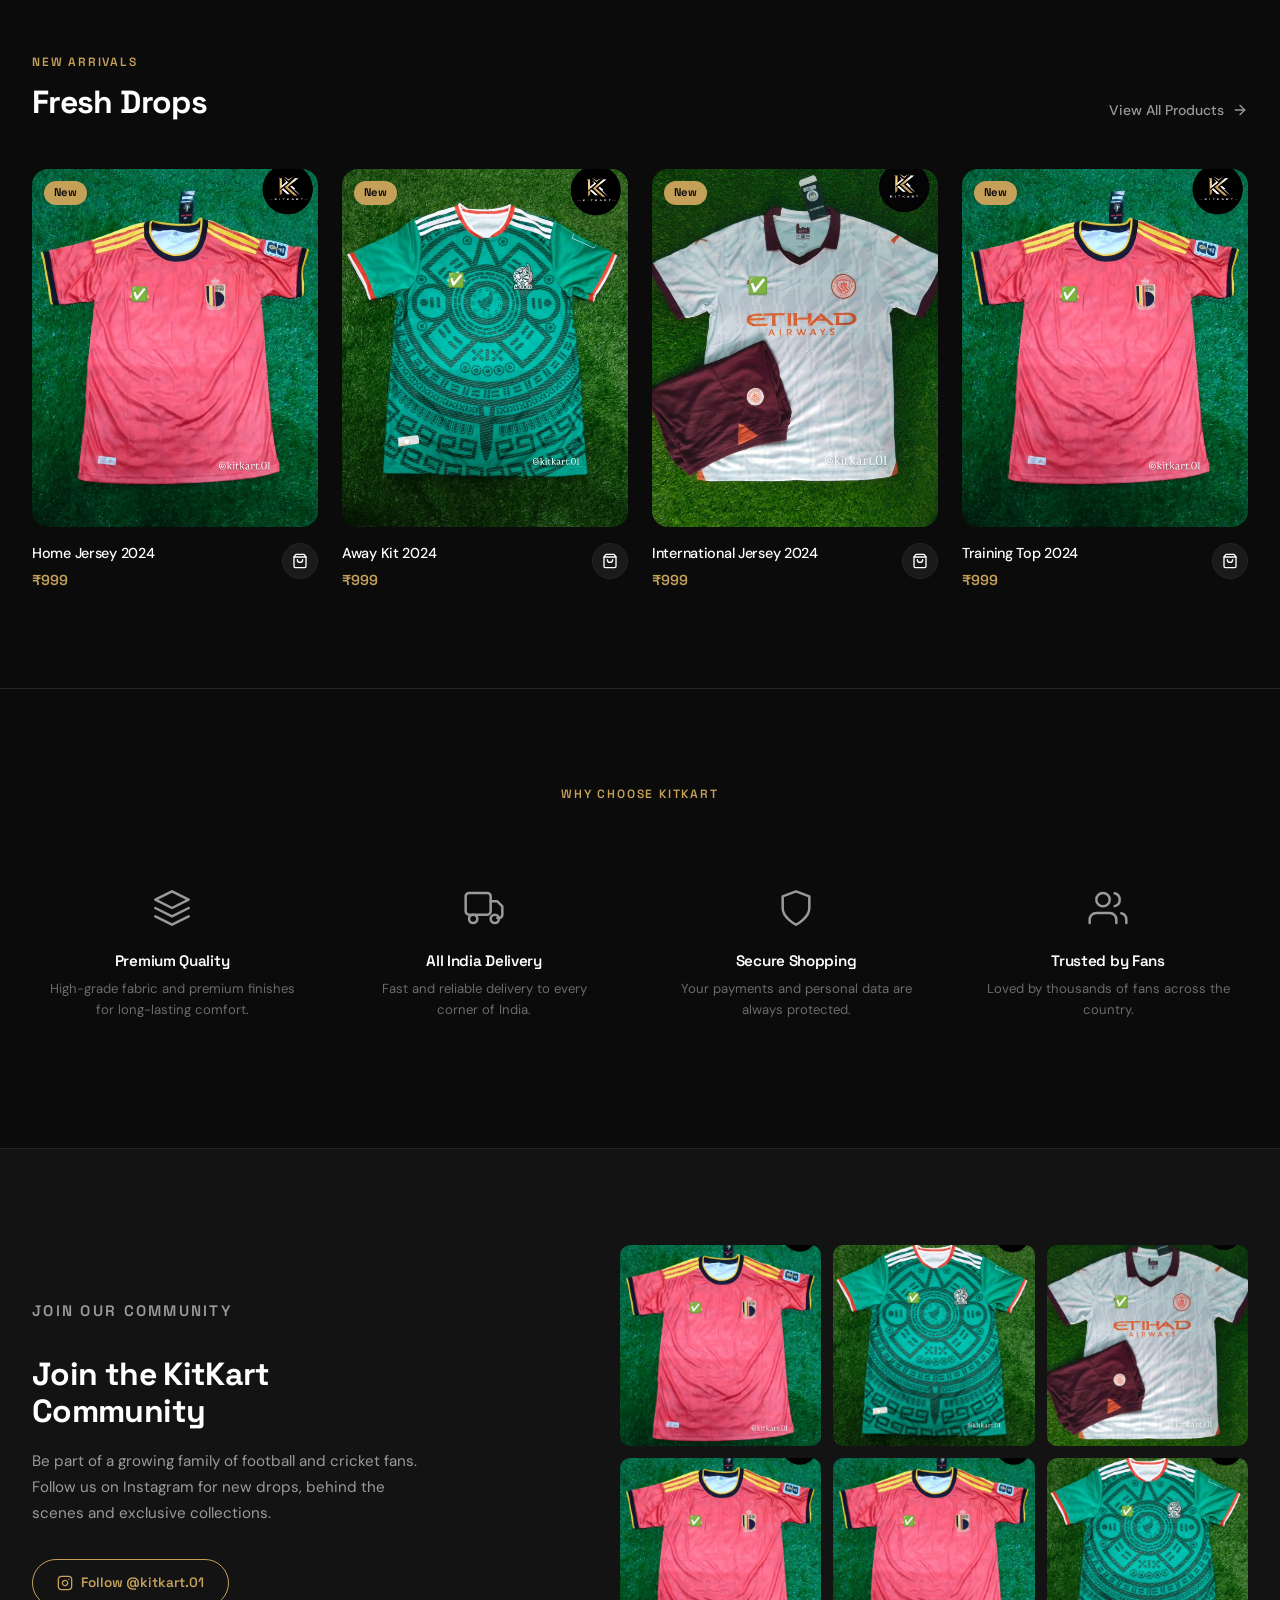
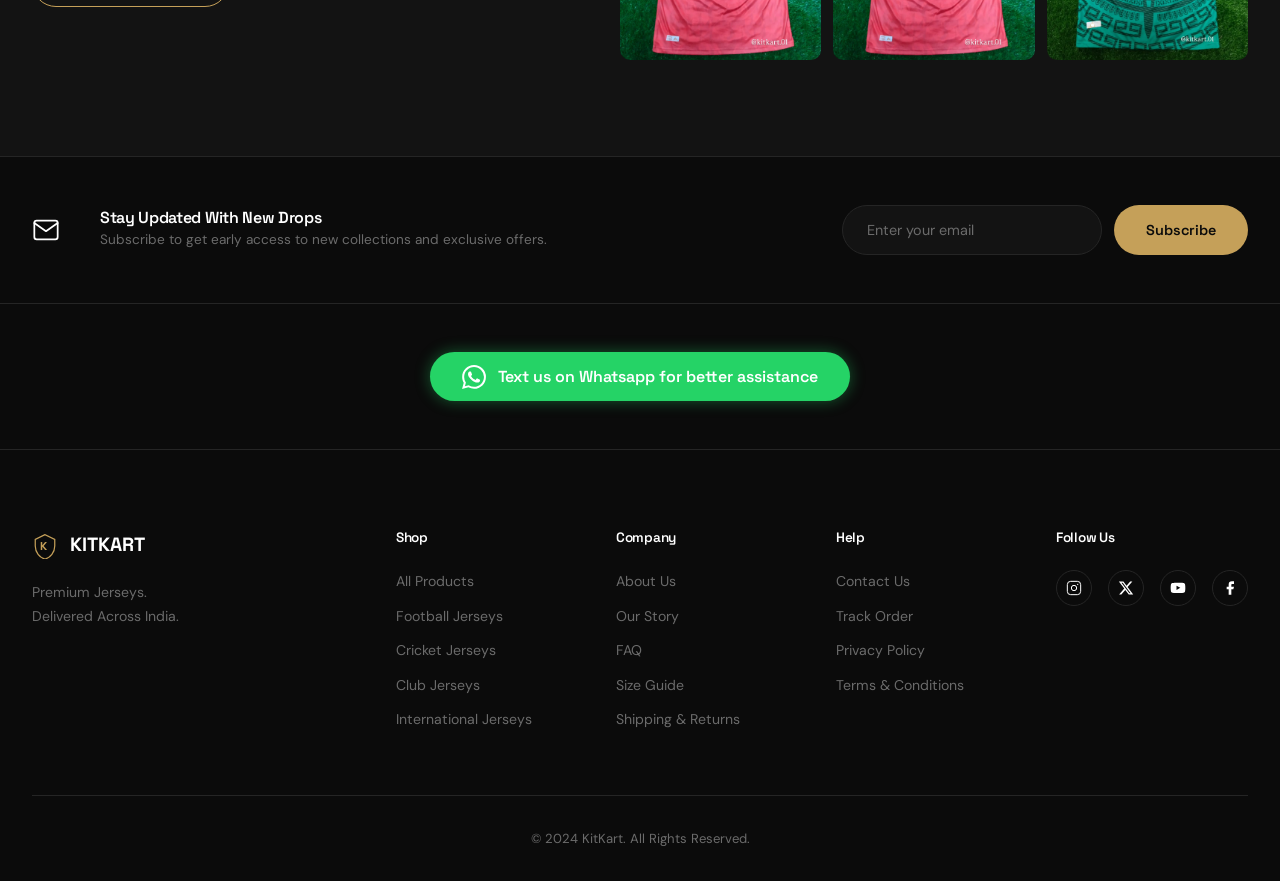
==== commit 913c0d53: "cart modify" ====
--- a/index.html
+++ b/index.html
@@ -1,12 +1,15 @@
 <!DOCTYPE html>
 <html lang="en">
+
 <head>
     <meta charset="UTF-8">
     <meta name="viewport" content="width=device-width, initial-scale=1.0">
     <title>KitKart – Premium Sports Jerseys | Wear The Game</title>
-    <meta name="description" content="Premium quality sports jerseys crafted for fans who expect more than just merchandise. Shop football, cricket & international jerseys.">
+    <meta name="description"
+        content="Premium quality sports jerseys crafted for fans who expect more than just merchandise. Shop football, cricket & international jerseys.">
     <link rel="stylesheet" href="css/style.css">
 </head>
+
 <body>
 
     <!-- ===== NAVBAR ===== -->
@@ -15,8 +18,10 @@
             <!-- Brand -->
             <a href="#" class="navbar-brand">
                 <svg viewBox="0 0 32 32" fill="none">
-                    <path d="M16 2L4 8v8c0 7.5 5.3 14.5 12 16 6.7-1.5 12-8.5 12-16V8L16 2z" stroke="#C5A059" stroke-width="1.5" fill="none"/>
-                    <text x="10" y="21" font-size="14" font-weight="700" fill="#C5A059" font-family="Space Grotesk, sans-serif">K</text>
+                    <path d="M16 2L4 8v8c0 7.5 5.3 14.5 12 16 6.7-1.5 12-8.5 12-16V8L16 2z" stroke="#C5A059"
+                        stroke-width="1.5" fill="none" />
+                    <text x="10" y="21" font-size="14" font-weight="700" fill="#C5A059"
+                        font-family="Space Grotesk, sans-serif">K</text>
                 </svg>
                 KITKART
             </a>
@@ -34,23 +39,23 @@
             <div class="nav-icons">
                 <button class="nav-icon-btn" aria-label="Search">
                     <svg viewBox="0 0 24 24" stroke-linecap="round" stroke-linejoin="round">
-                        <circle cx="11" cy="11" r="8"/>
-                        <line x1="21" y1="21" x2="16.65" y2="16.65"/>
+                        <circle cx="11" cy="11" r="8" />
+                        <line x1="21" y1="21" x2="16.65" y2="16.65" />
                     </svg>
                 </button>
-                <button class="nav-icon-btn" aria-label="Cart">
+                <a href="cart.html" class="nav-icon-btn" aria-label="Cart">
                     <svg viewBox="0 0 24 24" stroke-linecap="round" stroke-linejoin="round">
-                        <path d="M6 2L3 6v14a2 2 0 002 2h14a2 2 0 002-2V6l-3-4z"/>
-                        <line x1="3" y1="6" x2="21" y2="6"/>
-                        <path d="M16 10a4 4 0 01-8 0"/>
+                        <path d="M6 2L3 6v14a2 2 0 002 2h14a2 2 0 002-2V6l-3-4z" />
+                        <line x1="3" y1="6" x2="21" y2="6" />
+                        <path d="M16 10a4 4 0 01-8 0" />
                     </svg>
-                    <span class="cart-badge">2</span>
-                </button>
+                    <span class="cart-badge" id="cart-count">0</span>
+                </a>
                 <button class="mobile-menu-btn" aria-label="Menu">
                     <svg viewBox="0 0 24 24" stroke-linecap="round" stroke-linejoin="round">
-                        <line x1="3" y1="6" x2="21" y2="6"/>
-                        <line x1="3" y1="12" x2="21" y2="12"/>
-                        <line x1="3" y1="18" x2="21" y2="18"/>
+                        <line x1="3" y1="6" x2="21" y2="6" />
+                        <line x1="3" y1="12" x2="21" y2="12" />
+                        <line x1="3" y1="18" x2="21" y2="18" />
                     </svg>
                 </button>
             </div>
@@ -71,7 +76,11 @@
                 <div class="hero-ctas">
                     <a href="#" class="btn btn-primary">
                         Shop Collection
-                        <svg viewBox="0 0 24 24" fill="none" stroke="currentColor" stroke-width="2" stroke-linecap="round" stroke-linejoin="round"><line x1="5" y1="12" x2="19" y2="12"/><polyline points="12 5 19 12 12 19"/></svg>
+                        <svg viewBox="0 0 24 24" fill="none" stroke="currentColor" stroke-width="2"
+                            stroke-linecap="round" stroke-linejoin="round">
+                            <line x1="5" y1="12" x2="19" y2="12" />
+                            <polyline points="12 5 19 12 12 19" />
+                        </svg>
                     </a>
                     <a href="#" class="btn btn-outline">Explore Categories</a>
                 </div>
@@ -92,7 +101,11 @@
                 </div>
                 <a href="#" class="section-link">
                     View All Categories
-                    <svg viewBox="0 0 24 24" fill="none" stroke="currentColor" stroke-width="2" stroke-linecap="round" stroke-linejoin="round"><line x1="5" y1="12" x2="19" y2="12"/><polyline points="12 5 19 12 12 19"/></svg>
+                    <svg viewBox="0 0 24 24" fill="none" stroke="currentColor" stroke-width="2" stroke-linecap="round"
+                        stroke-linejoin="round">
+                        <line x1="5" y1="12" x2="19" y2="12" />
+                        <polyline points="12 5 19 12 12 19" />
+                    </svg>
                 </a>
             </div>
             <div class="categories-grid reveal reveal-stagger">
@@ -101,28 +114,44 @@
                         <img src="assets/jersey1.jpg" alt="Football Jerseys">
                     </div>
                     <h3 class="category-name">Football</h3>
-                    <span class="category-explore">Explore <svg viewBox="0 0 24 24" fill="none" stroke="currentColor" stroke-width="2"><line x1="5" y1="12" x2="19" y2="12"/><polyline points="12 5 19 12 12 19"/></svg></span>
+                    <span class="category-explore">Explore <svg viewBox="0 0 24 24" fill="none" stroke="currentColor"
+                            stroke-width="2">
+                            <line x1="5" y1="12" x2="19" y2="12" />
+                            <polyline points="12 5 19 12 12 19" />
+                        </svg></span>
                 </a>
                 <a href="#" class="category-card">
                     <div class="category-img-wrapper">
                         <img src="assets/jersey2.jpg" alt="Cricket Jerseys">
                     </div>
                     <h3 class="category-name">Cricket</h3>
-                    <span class="category-explore">Explore <svg viewBox="0 0 24 24" fill="none" stroke="currentColor" stroke-width="2"><line x1="5" y1="12" x2="19" y2="12"/><polyline points="12 5 19 12 12 19"/></svg></span>
+                    <span class="category-explore">Explore <svg viewBox="0 0 24 24" fill="none" stroke="currentColor"
+                            stroke-width="2">
+                            <line x1="5" y1="12" x2="19" y2="12" />
+                            <polyline points="12 5 19 12 12 19" />
+                        </svg></span>
                 </a>
                 <a href="#" class="category-card">
                     <div class="category-img-wrapper">
                         <img src="assets/jersey3.jpg" alt="International Jerseys">
                     </div>
                     <h3 class="category-name">International</h3>
-                    <span class="category-explore">Explore <svg viewBox="0 0 24 24" fill="none" stroke="currentColor" stroke-width="2"><line x1="5" y1="12" x2="19" y2="12"/><polyline points="12 5 19 12 12 19"/></svg></span>
+                    <span class="category-explore">Explore <svg viewBox="0 0 24 24" fill="none" stroke="currentColor"
+                            stroke-width="2">
+                            <line x1="5" y1="12" x2="19" y2="12" />
+                            <polyline points="12 5 19 12 12 19" />
+                        </svg></span>
                 </a>
                 <a href="#" class="category-card">
                     <div class="category-img-wrapper">
                         <img src="assets/jersey4.jpg" alt="Club Jerseys">
                     </div>
-                    <h3 class="category-name">Club Jerseys</h3>
-                    <span class="category-explore">Explore <svg viewBox="0 0 24 24" fill="none" stroke="currentColor" stroke-width="2"><line x1="5" y1="12" x2="19" y2="12"/><polyline points="12 5 19 12 12 19"/></svg></span>
+                    <h3 class="category-name">Player's Jerseys</h3>
+                    <span class="category-explore">Explore <svg viewBox="0 0 24 24" fill="none" stroke="currentColor"
+                            stroke-width="2">
+                            <line x1="5" y1="12" x2="19" y2="12" />
+                            <polyline points="12 5 19 12 12 19" />
+                        </svg></span>
                 </a>
             </div>
         </div>
@@ -141,12 +170,16 @@
                 </div>
                 <a href="#" class="section-link">
                     View All Products
-                    <svg viewBox="0 0 24 24" fill="none" stroke="currentColor" stroke-width="2" stroke-linecap="round" stroke-linejoin="round"><line x1="5" y1="12" x2="19" y2="12"/><polyline points="12 5 19 12 12 19"/></svg>
+                    <svg viewBox="0 0 24 24" fill="none" stroke="currentColor" stroke-width="2" stroke-linecap="round"
+                        stroke-linejoin="round">
+                        <line x1="5" y1="12" x2="19" y2="12" />
+                        <polyline points="12 5 19 12 12 19" />
+                    </svg>
                 </a>
             </div>
             <div class="products-grid reveal reveal-stagger">
                 <!-- Product 1 -->
-                <a href="product.html" class="product-card">
+                <a href="product.html?id=home-jersey-2024&name=Home%20Jersey%202024&price=999&image=assets/jersey1.jpg" class="product-card">
                     <div class="product-img-wrapper">
                         <span class="product-badge">New</span>
                         <img src="assets/jersey1.jpg" alt="Home Jersey 2024" class="product-img">
@@ -157,12 +190,16 @@
                             <span class="product-price">₹999</span>
                         </div>
                         <div class="btn-icon" aria-label="Add to cart">
-                            <svg viewBox="0 0 24 24" stroke-linecap="round" stroke-linejoin="round"><path d="M6 2L3 6v14a2 2 0 002 2h14a2 2 0 002-2V6l-3-4z"/><line x1="3" y1="6" x2="21" y2="6"/><path d="M16 10a4 4 0 01-8 0"/></svg>
+                            <svg viewBox="0 0 24 24" stroke-linecap="round" stroke-linejoin="round">
+                                <path d="M6 2L3 6v14a2 2 0 002 2h14a2 2 0 002-2V6l-3-4z" />
+                                <line x1="3" y1="6" x2="21" y2="6" />
+                                <path d="M16 10a4 4 0 01-8 0" />
+                            </svg>
                         </div>
                     </div>
                 </a>
                 <!-- Product 2 -->
-                <a href="product.html" class="product-card">
+                <a href="product.html?id=away-kit-2024&name=Away%20Kit%202024&price=999&image=assets/jersey2.jpg" class="product-card">
                     <div class="product-img-wrapper">
                         <span class="product-badge">New</span>
                         <img src="assets/jersey2.jpg" alt="Away Kit 2024" class="product-img">
@@ -173,12 +210,16 @@
                             <span class="product-price">₹999</span>
                         </div>
                         <div class="btn-icon" aria-label="Add to cart">
-                            <svg viewBox="0 0 24 24" stroke-linecap="round" stroke-linejoin="round"><path d="M6 2L3 6v14a2 2 0 002 2h14a2 2 0 002-2V6l-3-4z"/><line x1="3" y1="6" x2="21" y2="6"/><path d="M16 10a4 4 0 01-8 0"/></svg>
+                            <svg viewBox="0 0 24 24" stroke-linecap="round" stroke-linejoin="round">
+                                <path d="M6 2L3 6v14a2 2 0 002 2h14a2 2 0 002-2V6l-3-4z" />
+                                <line x1="3" y1="6" x2="21" y2="6" />
+                                <path d="M16 10a4 4 0 01-8 0" />
+                            </svg>
                         </div>
                     </div>
                 </a>
                 <!-- Product 3 -->
-                <a href="product.html" class="product-card">
+                <a href="product.html?id=international-jersey-2024&name=International%20Jersey%202024&price=999&image=assets/jersey3.jpg" class="product-card">
                     <div class="product-img-wrapper">
                         <span class="product-badge">New</span>
                         <img src="assets/jersey3.jpg" alt="International Jersey 2024" class="product-img">
@@ -189,12 +230,16 @@
                             <span class="product-price">₹999</span>
                         </div>
                         <div class="btn-icon" aria-label="Add to cart">
-                            <svg viewBox="0 0 24 24" stroke-linecap="round" stroke-linejoin="round"><path d="M6 2L3 6v14a2 2 0 002 2h14a2 2 0 002-2V6l-3-4z"/><line x1="3" y1="6" x2="21" y2="6"/><path d="M16 10a4 4 0 01-8 0"/></svg>
+                            <svg viewBox="0 0 24 24" stroke-linecap="round" stroke-linejoin="round">
+                                <path d="M6 2L3 6v14a2 2 0 002 2h14a2 2 0 002-2V6l-3-4z" />
+                                <line x1="3" y1="6" x2="21" y2="6" />
+                                <path d="M16 10a4 4 0 01-8 0" />
+                            </svg>
                         </div>
                     </div>
                 </a>
                 <!-- Product 4 -->
-                <a href="product.html" class="product-card">
+                <a href="product.html?id=training-top-2024&name=Training%20Top%202024&price=999&image=assets/jersey4.jpg" class="product-card">
                     <div class="product-img-wrapper">
                         <span class="product-badge">New</span>
                         <img src="assets/jersey4.jpg" alt="Training Top 2024" class="product-img">
@@ -205,7 +250,11 @@
                             <span class="product-price">₹999</span>
                         </div>
                         <div class="btn-icon" aria-label="Add to cart">
-                            <svg viewBox="0 0 24 24" stroke-linecap="round" stroke-linejoin="round"><path d="M6 2L3 6v14a2 2 0 002 2h14a2 2 0 002-2V6l-3-4z"/><line x1="3" y1="6" x2="21" y2="6"/><path d="M16 10a4 4 0 01-8 0"/></svg>
+                            <svg viewBox="0 0 24 24" stroke-linecap="round" stroke-linejoin="round">
+                                <path d="M6 2L3 6v14a2 2 0 002 2h14a2 2 0 002-2V6l-3-4z" />
+                                <line x1="3" y1="6" x2="21" y2="6" />
+                                <path d="M16 10a4 4 0 01-8 0" />
+                            </svg>
                         </div>
                     </div>
                 </a>
@@ -216,14 +265,15 @@
     <!-- ===== WHY CHOOSE KITKART ===== -->
     <section class="section features-section">
         <div class="container">
-            <p class="section-label reveal" style="text-align:center; margin-bottom: var(--sp-12);">Why Choose KitKart</p>
+            <p class="section-label reveal" style="text-align:center; margin-bottom: var(--sp-12);">Why Choose KitKart
+            </p>
             <div class="features-grid reveal reveal-stagger">
                 <div class="feature-item">
                     <div class="feature-icon-wrap">
                         <svg viewBox="0 0 24 24" stroke-linecap="round" stroke-linejoin="round">
-                            <path d="M12 2L2 7l10 5 10-5-10-5z"/>
-                            <path d="M2 17l10 5 10-5"/>
-                            <path d="M2 12l10 5 10-5"/>
+                            <path d="M12 2L2 7l10 5 10-5-10-5z" />
+                            <path d="M2 17l10 5 10-5" />
+                            <path d="M2 12l10 5 10-5" />
                         </svg>
                     </div>
                     <h3 class="feature-title">Premium Quality</h3>
@@ -232,10 +282,10 @@
                 <div class="feature-item">
                     <div class="feature-icon-wrap">
                         <svg viewBox="0 0 24 24" stroke-linecap="round" stroke-linejoin="round">
-                            <rect x="1" y="3" width="15" height="13" rx="2"/>
-                            <path d="M16 8h4l3 3v5a2 2 0 01-2 2h-1"/>
-                            <circle cx="5.5" cy="18.5" r="2.5"/>
-                            <circle cx="18.5" cy="18.5" r="2.5"/>
+                            <rect x="1" y="3" width="15" height="13" rx="2" />
+                            <path d="M16 8h4l3 3v5a2 2 0 01-2 2h-1" />
+                            <circle cx="5.5" cy="18.5" r="2.5" />
+                            <circle cx="18.5" cy="18.5" r="2.5" />
                         </svg>
                     </div>
                     <h3 class="feature-title">All India Delivery</h3>
@@ -244,7 +294,7 @@
                 <div class="feature-item">
                     <div class="feature-icon-wrap">
                         <svg viewBox="0 0 24 24" stroke-linecap="round" stroke-linejoin="round">
-                            <path d="M12 22s8-4 8-10V5l-8-3-8 3v7c0 6 8 10 8 10z"/>
+                            <path d="M12 22s8-4 8-10V5l-8-3-8 3v7c0 6 8 10 8 10z" />
                         </svg>
                     </div>
                     <h3 class="feature-title">Secure Shopping</h3>
@@ -253,10 +303,10 @@
                 <div class="feature-item">
                     <div class="feature-icon-wrap">
                         <svg viewBox="0 0 24 24" stroke-linecap="round" stroke-linejoin="round">
-                            <path d="M17 21v-2a4 4 0 00-4-4H5a4 4 0 00-4 4v2"/>
-                            <circle cx="9" cy="7" r="4"/>
-                            <path d="M23 21v-2a4 4 0 00-3-3.87"/>
-                            <path d="M16 3.13a4 4 0 010 7.75"/>
+                            <path d="M17 21v-2a4 4 0 00-4-4H5a4 4 0 00-4 4v2" />
+                            <circle cx="9" cy="7" r="4" />
+                            <path d="M23 21v-2a4 4 0 00-3-3.87" />
+                            <path d="M16 3.13a4 4 0 010 7.75" />
                         </svg>
                     </div>
                     <h3 class="feature-title">Trusted by Fans</h3>
@@ -273,9 +323,16 @@
                 <div class="community-text">
                     <p class="section-label">Join Our Community</p>
                     <h2 class="section-title" style="text-align: left;">Join the KitKart Community</h2>
-                    <p>Be part of a growing family of football and cricket fans. Follow us on Instagram for new drops, behind the scenes and exclusive collections.</p>
-                    <a href="#" class="btn btn-gold">
-                        <svg viewBox="0 0 24 24" width="16" height="16" fill="none" stroke="currentColor" stroke-width="2" stroke-linecap="round" stroke-linejoin="round"><rect x="2" y="2" width="20" height="20" rx="5"/><path d="M16 11.37A4 4 0 1112.63 8 4 4 0 0116 11.37z"/><line x1="17.5" y1="6.5" x2="17.51" y2="6.5"/></svg>
+                    <p>Be part of a growing family of football and cricket fans. Follow us on Instagram for new drops,
+                        behind the scenes and exclusive collections.</p>
+                    <a href="https://www.instagram.com/kitkart.01/" target="_blank" rel="noopener noreferrer"
+                        class="btn btn-gold">
+                        <svg viewBox="0 0 24 24" width="16" height="16" fill="none" stroke="currentColor"
+                            stroke-width="2" stroke-linecap="round" stroke-linejoin="round">
+                            <rect x="2" y="2" width="20" height="20" rx="5" />
+                            <path d="M16 11.37A4 4 0 1112.63 8 4 4 0 0116 11.37z" />
+                            <line x1="17.5" y1="6.5" x2="17.51" y2="6.5" />
+                        </svg>
                         Follow @kitkart.01
                     </a>
                 </div>
@@ -296,8 +353,8 @@
         <div class="container">
             <div class="newsletter-inner reveal">
                 <svg class="newsletter-icon" viewBox="0 0 24 24" stroke-linecap="round" stroke-linejoin="round">
-                    <path d="M4 4h16c1.1 0 2 .9 2 2v12a2 2 0 01-2 2H4a2 2 0 01-2-2V6c0-1.1.9-2 2-2z"/>
-                    <polyline points="22,6 12,13 2,6"/>
+                    <path d="M4 4h16c1.1 0 2 .9 2 2v12a2 2 0 01-2 2H4a2 2 0 01-2-2V6c0-1.1.9-2 2-2z" />
+                    <polyline points="22,6 12,13 2,6" />
                 </svg>
                 <div class="newsletter-text">
                     <h3>Stay Updated With New Drops</h3>
@@ -315,7 +372,8 @@
     <div class="whatsapp-container">
         <a href="#" class="whatsapp-pill reveal">
             <svg viewBox="0 0 24 24" fill="currentColor">
-                <path d="M17.472 14.382c-.297-.149-1.758-.867-2.03-.967-.273-.099-.471-.148-.67.15-.197.297-.767.966-.94 1.164-.173.199-.347.223-.644.075-.297-.15-1.255-.463-2.39-1.475-.883-.788-1.48-1.761-1.653-2.059-.173-.297-.018-.458.13-.606.134-.133.298-.347.446-.52.149-.174.198-.298.298-.497.099-.198.05-.371-.025-.52-.075-.149-.669-1.612-.916-2.207-.242-.579-.487-.5-.669-.51a12.8 12.8 0 0 0-.57-.01c-.198 0-.52.074-.792.372-.272.297-1.04 1.016-1.04 2.479 0 1.462 1.065 2.875 1.213 3.074.149.198 2.096 3.2 5.077 4.487.709.306 1.262.489 1.694.625.712.227 1.36.195 1.871.118.571-.085 1.758-.719 2.006-1.413.248-.694.248-1.289.173-1.413-.074-.124-.272-.198-.57-.347m-5.421 7.403h-.004a9.87 9.87 0 0 1-5.031-1.378l-.361-.214-3.741.982.998-3.648-.235-.374a9.86 9.86 0 0 1-1.51-5.26c.001-5.45 4.436-9.884 9.888-9.884 2.64 0 5.122 1.03 6.988 2.898a9.825 9.825 0 0 1 2.893 6.994c-.003 5.45-4.437 9.884-9.885 9.884m8.413-18.297A11.815 11.815 0 0 0 12.05 0C5.495 0 .16 5.335.157 11.892c0 2.096.547 4.142 1.588 5.945L.057 24l6.305-1.654a11.882 11.882 0 0 0 5.683 1.448h.005c6.554 0 11.89-5.335 11.893-11.893a11.821 11.821 0 0 0-3.48-8.413Z"/>
+                <path
+                    d="M17.472 14.382c-.297-.149-1.758-.867-2.03-.967-.273-.099-.471-.148-.67.15-.197.297-.767.966-.94 1.164-.173.199-.347.223-.644.075-.297-.15-1.255-.463-2.39-1.475-.883-.788-1.48-1.761-1.653-2.059-.173-.297-.018-.458.13-.606.134-.133.298-.347.446-.52.149-.174.198-.298.298-.497.099-.198.05-.371-.025-.52-.075-.149-.669-1.612-.916-2.207-.242-.579-.487-.5-.669-.51a12.8 12.8 0 0 0-.57-.01c-.198 0-.52.074-.792.372-.272.297-1.04 1.016-1.04 2.479 0 1.462 1.065 2.875 1.213 3.074.149.198 2.096 3.2 5.077 4.487.709.306 1.262.489 1.694.625.712.227 1.36.195 1.871.118.571-.085 1.758-.719 2.006-1.413.248-.694.248-1.289.173-1.413-.074-.124-.272-.198-.57-.347m-5.421 7.403h-.004a9.87 9.87 0 0 1-5.031-1.378l-.361-.214-3.741.982.998-3.648-.235-.374a9.86 9.86 0 0 1-1.51-5.26c.001-5.45 4.436-9.884 9.888-9.884 2.64 0 5.122 1.03 6.988 2.898a9.825 9.825 0 0 1 2.893 6.994c-.003 5.45-4.437 9.884-9.885 9.884m8.413-18.297A11.815 11.815 0 0 0 12.05 0C5.495 0 .16 5.335.157 11.892c0 2.096.547 4.142 1.588 5.945L.057 24l6.305-1.654a11.882 11.882 0 0 0 5.683 1.448h.005c6.554 0 11.89-5.335 11.893-11.893a11.821 11.821 0 0 0-3.48-8.413Z" />
             </svg>
             Text us on Whatsapp for better assistance
         </a>
@@ -328,8 +386,10 @@
                 <div>
                     <div class="footer-brand">
                         <svg viewBox="0 0 32 32" fill="none">
-                            <path d="M16 2L4 8v8c0 7.5 5.3 14.5 12 16 6.7-1.5 12-8.5 12-16V8L16 2z" stroke="#C5A059" stroke-width="1.5" fill="none"/>
-                            <text x="10" y="21" font-size="14" font-weight="700" fill="#C5A059" font-family="Space Grotesk, sans-serif">K</text>
+                            <path d="M16 2L4 8v8c0 7.5 5.3 14.5 12 16 6.7-1.5 12-8.5 12-16V8L16 2z" stroke="#C5A059"
+                                stroke-width="1.5" fill="none" />
+                            <text x="10" y="21" font-size="14" font-weight="700" fill="#C5A059"
+                                font-family="Space Grotesk, sans-serif">K</text>
                         </svg>
                         KITKART
                     </div>
@@ -368,20 +428,38 @@
                     <h4 class="footer-title">Follow Us</h4>
                     <div class="social-links">
                         <!-- Instagram -->
-                        <a href="#" class="social-link" aria-label="Instagram">
-                            <svg viewBox="0 0 24 24"><rect x="2" y="2" width="20" height="20" rx="5" stroke="currentColor" stroke-width="1.5" fill="none"/><circle cx="12" cy="12" r="4" stroke="currentColor" stroke-width="1.5" fill="none"/><circle cx="17.5" cy="6.5" r="1" fill="currentColor"/></svg>
+                        <a href="https://www.instagram.com/kitkart.01/" target="_blank" rel="noopener noreferrer"
+                            class="social-link" aria-label="Instagram">
+                            <svg viewBox="0 0 24 24">
+                                <rect x="2" y="2" width="20" height="20" rx="5" stroke="currentColor" stroke-width="1.5"
+                                    fill="none" />
+                                <circle cx="12" cy="12" r="4" stroke="currentColor" stroke-width="1.5" fill="none" />
+                                <circle cx="17.5" cy="6.5" r="1" fill="currentColor" />
+                            </svg>
                         </a>
                         <!-- Twitter / X -->
                         <a href="#" class="social-link" aria-label="Twitter">
-                            <svg viewBox="0 0 24 24"><path d="M18.244 2.25h3.308l-7.227 8.26 8.502 11.24H16.17l-5.214-6.817L4.99 21.75H1.68l7.73-8.835L1.254 2.25H8.08l4.713 6.231 5.45-6.231zm-1.161 17.52h1.833L7.084 4.126H5.117L17.083 19.77z" fill="currentColor"/></svg>
+                            <svg viewBox="0 0 24 24">
+                                <path
+                                    d="M18.244 2.25h3.308l-7.227 8.26 8.502 11.24H16.17l-5.214-6.817L4.99 21.75H1.68l7.73-8.835L1.254 2.25H8.08l4.713 6.231 5.45-6.231zm-1.161 17.52h1.833L7.084 4.126H5.117L17.083 19.77z"
+                                    fill="currentColor" />
+                            </svg>
                         </a>
                         <!-- YouTube -->
                         <a href="#" class="social-link" aria-label="YouTube">
-                            <svg viewBox="0 0 24 24"><path d="M22.54 6.42a2.78 2.78 0 00-1.94-2C18.88 4 12 4 12 4s-6.88 0-8.6.46a2.78 2.78 0 00-1.94 2A29 29 0 001 11.75a29 29 0 00.46 5.33A2.78 2.78 0 003.4 19.1c1.72.46 8.6.46 8.6.46s6.88 0 8.6-.46a2.78 2.78 0 001.94-2 29 29 0 00.46-5.25 29 29 0 00-.46-5.43z" fill="currentColor"/><polygon points="9.75 15.02 15.5 11.75 9.75 8.48 9.75 15.02" fill="var(--clr-bg)"/></svg>
+                            <svg viewBox="0 0 24 24">
+                                <path
+                                    d="M22.54 6.42a2.78 2.78 0 00-1.94-2C18.88 4 12 4 12 4s-6.88 0-8.6.46a2.78 2.78 0 00-1.94 2A29 29 0 001 11.75a29 29 0 00.46 5.33A2.78 2.78 0 003.4 19.1c1.72.46 8.6.46 8.6.46s6.88 0 8.6-.46a2.78 2.78 0 001.94-2 29 29 0 00.46-5.25 29 29 0 00-.46-5.43z"
+                                    fill="currentColor" />
+                                <polygon points="9.75 15.02 15.5 11.75 9.75 8.48 9.75 15.02" fill="var(--clr-bg)" />
+                            </svg>
                         </a>
                         <!-- Facebook -->
                         <a href="#" class="social-link" aria-label="Facebook">
-                            <svg viewBox="0 0 24 24"><path d="M18 2h-3a5 5 0 00-5 5v3H7v4h3v8h4v-8h3l1-4h-4V7a1 1 0 011-1h3z" fill="currentColor"/></svg>
+                            <svg viewBox="0 0 24 24">
+                                <path d="M18 2h-3a5 5 0 00-5 5v3H7v4h3v8h4v-8h3l1-4h-4V7a1 1 0 011-1h3z"
+                                    fill="currentColor" />
+                            </svg>
                         </a>
                     </div>
                 </div>
@@ -394,4 +472,5 @@
 
     <script src="js/main.js"></script>
 </body>
-</html>
+
+</html>
